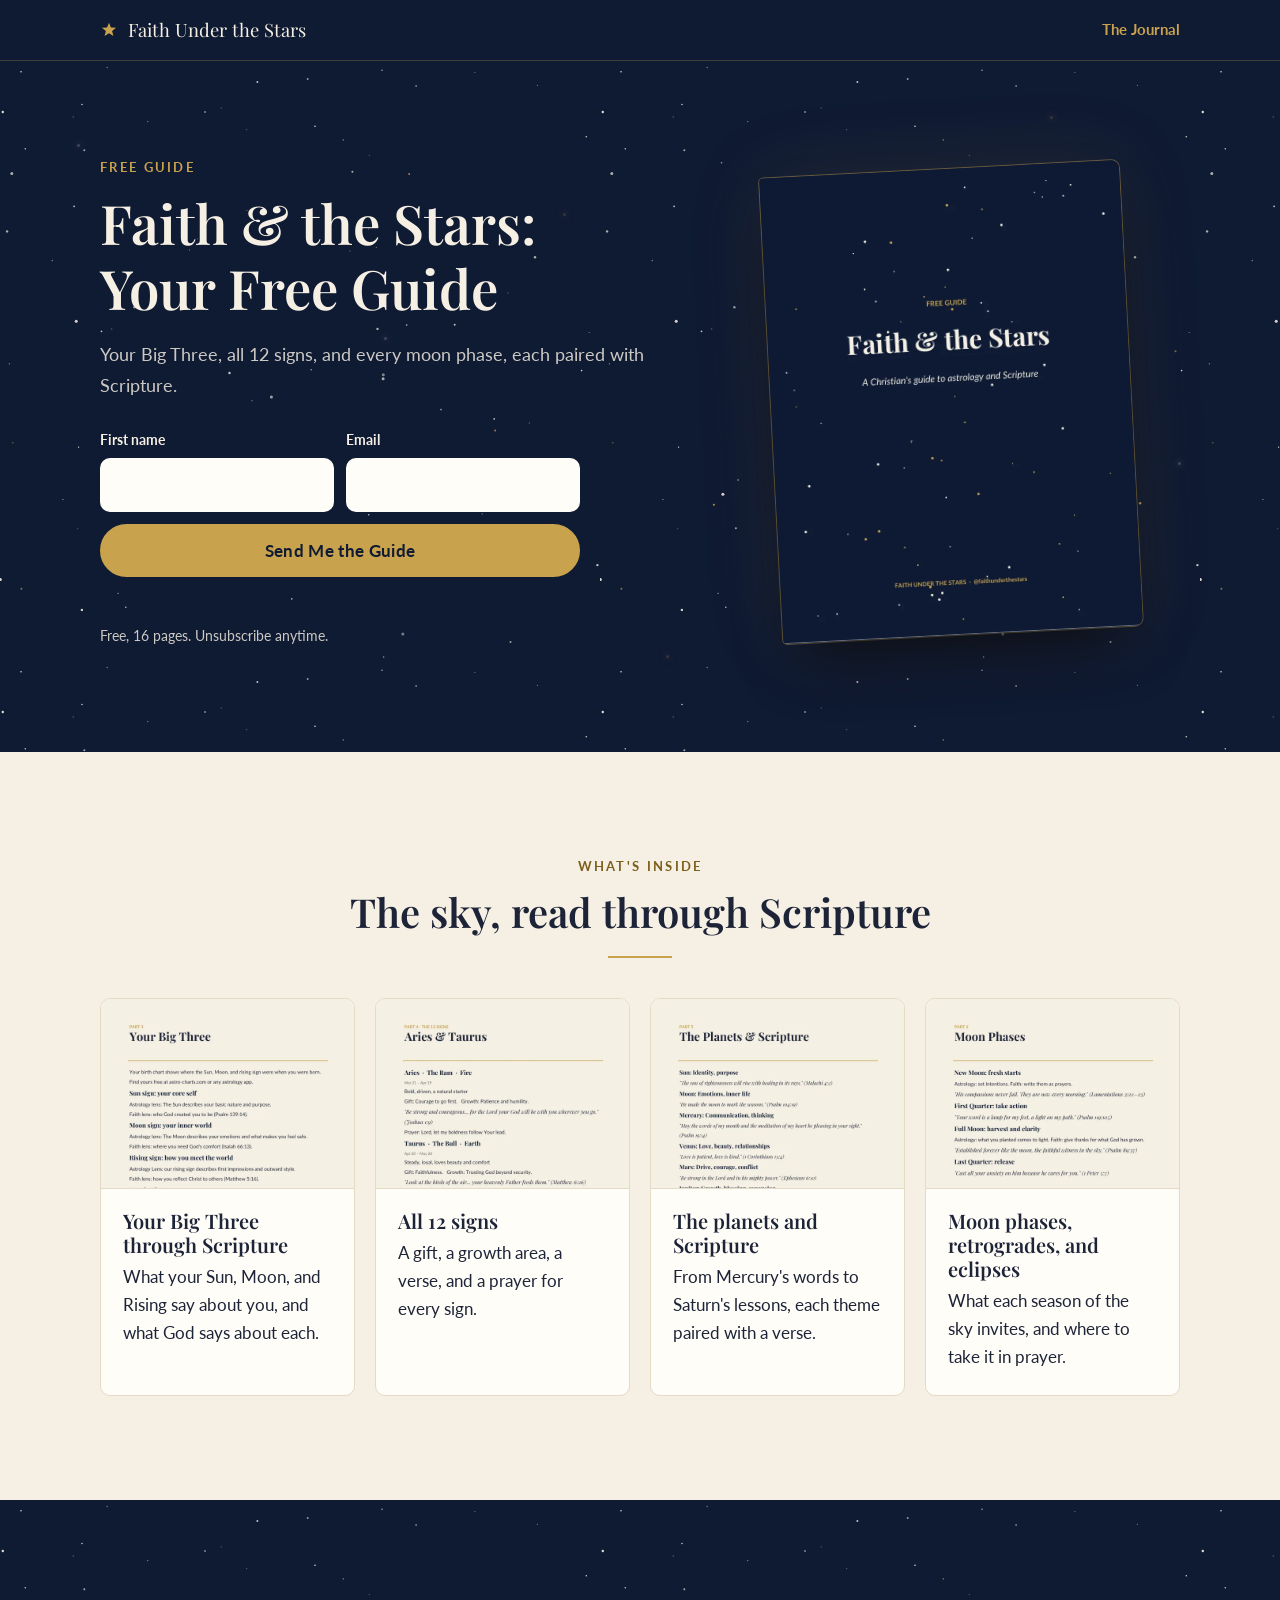
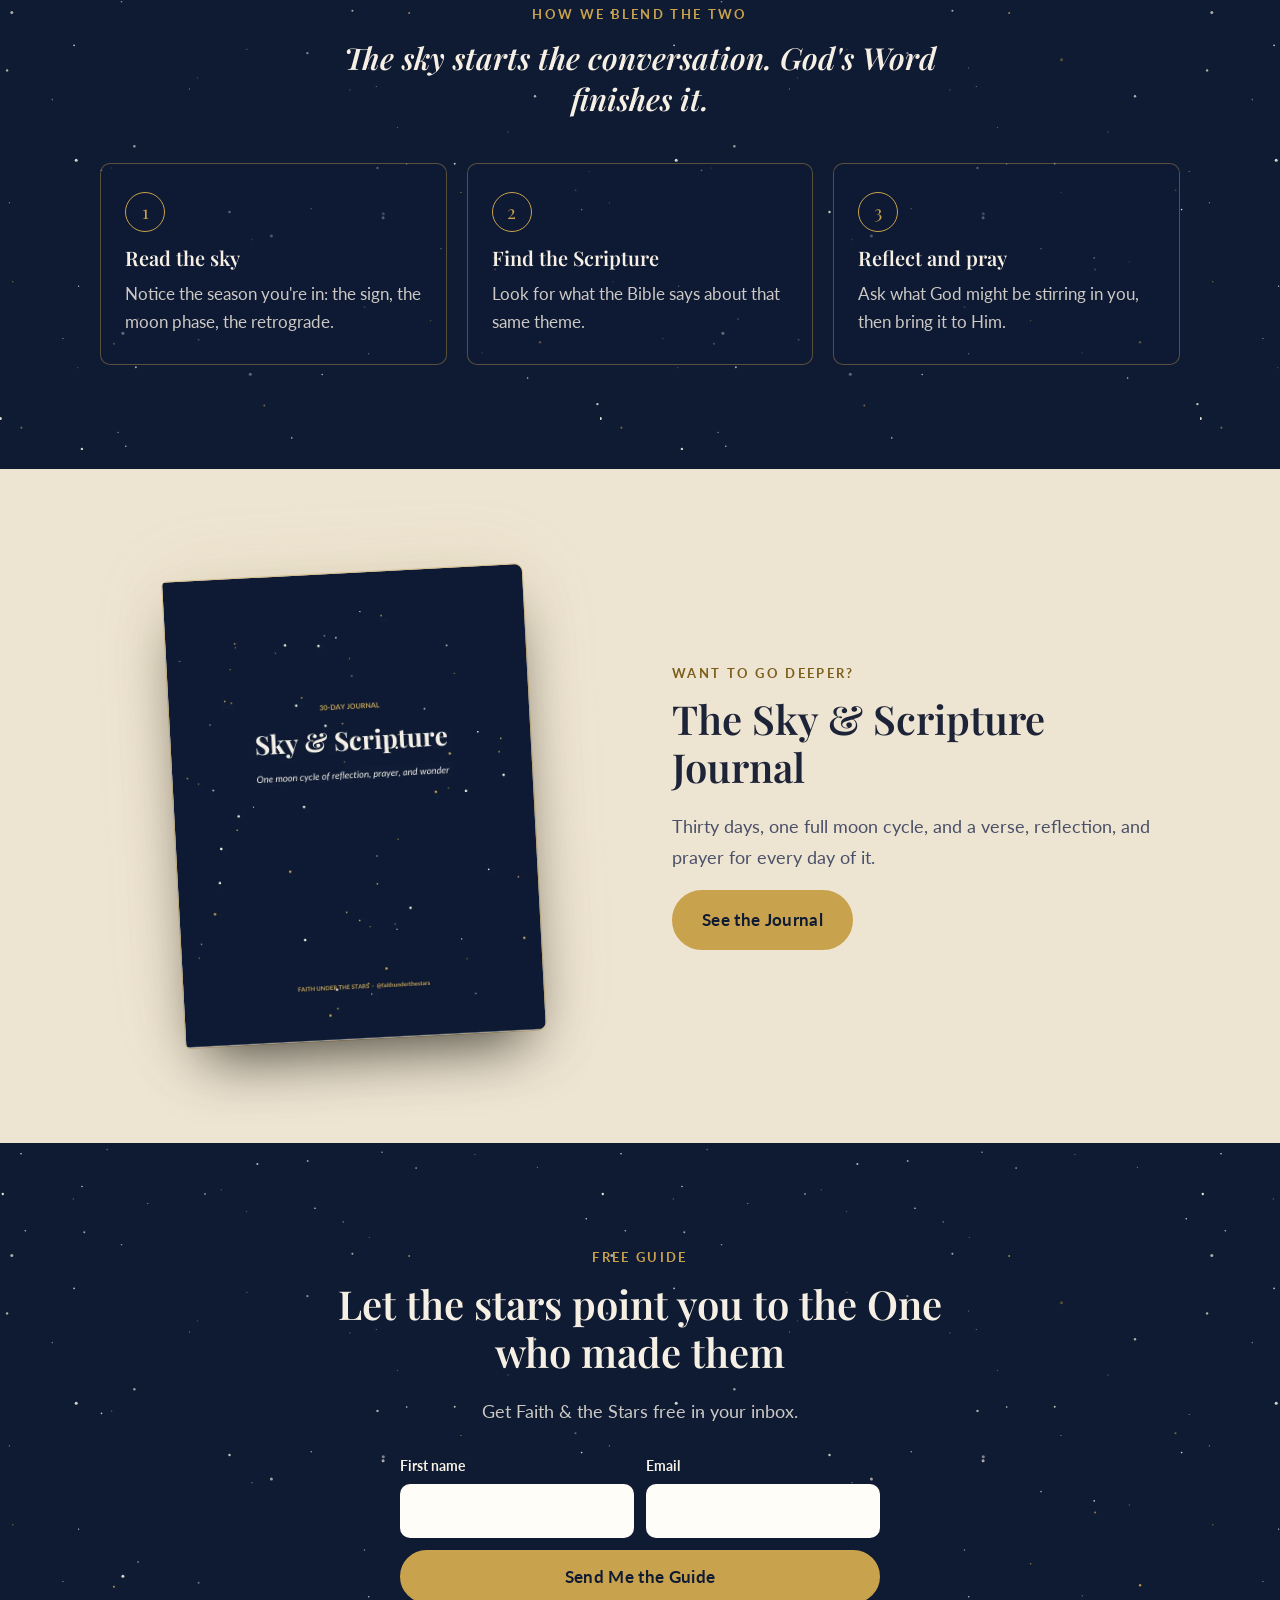
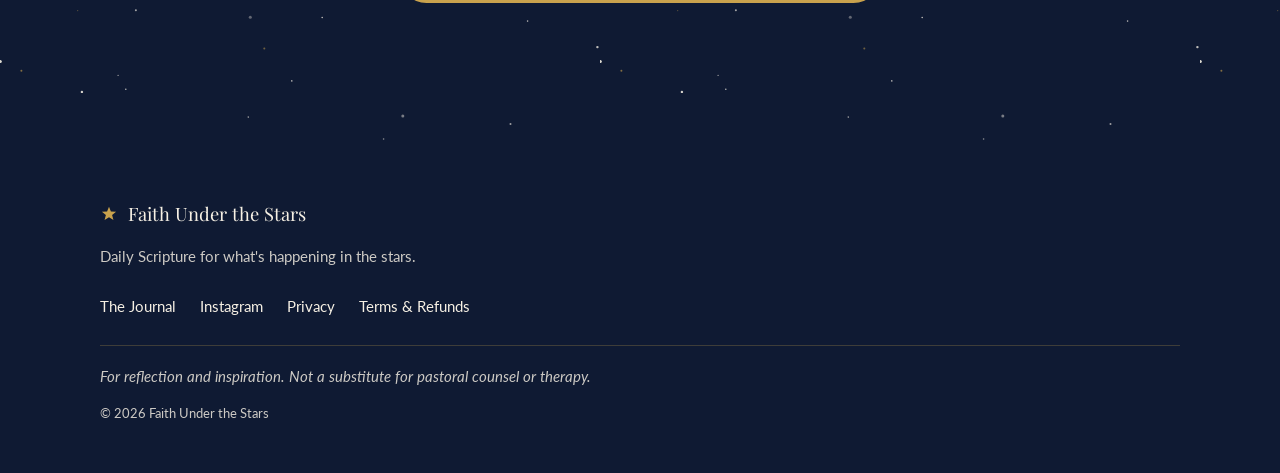
==== index.html @ 4ff41c4e "Initial Faith Under the Stars landing site Free guide opt-in, journal sales page, thank-you upsell, " ====
<!doctype html>
<html lang="en">
<head>
  <meta charset="utf-8">
  <meta name="viewport" content="width=device-width, initial-scale=1, viewport-fit=cover">
  <title>Faith & the Stars: Free Guide | Faith Under the Stars</title>
  <meta name="description" content="A free guide for Christians who love the stars: your Big Three, all 12 signs, and every moon phase, each paired with Scripture.">
  <link rel="canonical" href="https://faithunderthestars.com/">
  <meta property="og:type" content="website">
  <meta property="og:site_name" content="Faith Under the Stars">
  <meta property="og:title" content="Faith & the Stars: Your Free Guide">
  <meta property="og:description" content="Your Big Three, all 12 signs, and every moon phase, each paired with Scripture.">
  <meta property="og:url" content="https://faithunderthestars.com/">
  <meta property="og:image" content="https://faithunderthestars.com/assets/img/og-guide.jpg">
  <meta property="og:image:width" content="1200">
  <meta property="og:image:height" content="630">
  <meta name="twitter:card" content="summary_large_image">
  <meta name="theme-color" content="#0F1A33">
  <link rel="icon" href="/assets/img/favicon.svg" type="image/svg+xml">
  <link rel="icon" href="/assets/img/favicon-32.png" sizes="32x32">
  <link rel="apple-touch-icon" href="/assets/img/apple-touch-icon.png">
  <link rel="preconnect" href="https://fonts.googleapis.com">
  <link rel="preconnect" href="https://fonts.gstatic.com" crossorigin>
  <link rel="stylesheet" href="https://fonts.googleapis.com/css2?family=Lato:ital,wght@0,400;0,700;1,400&family=Playfair+Display:ital,wght@0,600;1,500&display=swap">
  <link rel="preload" as="image" href="/assets/img/guide-cover.webp">
  <link rel="stylesheet" href="/assets/css/styles.css">
</head>
<body>
  <a class="skip" href="#main">Skip to content</a>

  <header class="site-header">
    <div class="wrap">
      <a class="wordmark" href="/"><svg viewBox="0 0 32 32" aria-hidden="true"><path d="M16 3l3.4 8.6 9.2.5-7.1 5.8 2.4 8.9L16 21.8l-7.9 5 2.4-8.9-7.1-5.8 9.2-.5z" fill="#C9A24D"/></svg>Faith Under the Stars</a>
      <nav aria-label="Main"><a href="/journal/">The Journal</a></nav>
    </div>
  </header>

  <main id="main">
    <!-- 1. Hero -->
    <section class="hero" aria-labelledby="hero-title">
      <div class="twinkle" aria-hidden="true"><i style="top:12%;left:6%"></i><i style="top:22%;left:44%"></i><i style="top:70%;left:12%"></i><i style="top:8%;left:82%"></i><i style="top:58%;left:92%"></i><i style="top:86%;left:52%"></i><i style="top:40%;left:30%"></i></div>
      <div class="wrap hero__grid">
        <div class="hero__media">
          <img class="mockup" src="/assets/img/guide-cover.webp" width="800" height="1036" alt="Cover of the free guide, Faith and the Stars: A Christian's guide to astrology and Scripture">
        </div>
        <div>
          <span class="eyebrow">Free guide</span>
          <h1 id="hero-title">Faith &amp; the Stars: Your Free Guide</h1>
          <p class="lede">Your Big Three, all 12 signs, and every moon phase, each paired with Scripture.</p>

          <form class="form form--row" data-signup novalidate>
            <div class="field">
              <label for="hero-name">First name</label>
              <input id="hero-name" name="first_name" type="text" autocomplete="given-name" required>
            </div>
            <div class="field">
              <label for="hero-email">Email</label>
              <input id="hero-email" name="email" type="email" inputmode="email" autocomplete="email" required>
            </div>
            <button class="btn btn--block" type="submit">Send Me the Guide</button>
            <p class="form__status" role="status" aria-live="polite"></p>
            <p class="form__note">Free, 16 pages. Unsubscribe anytime.</p>
          </form>
        </div>
      </div>
    </section>

    <!-- 2. What's inside -->
    <section class="section section--cream" aria-labelledby="inside-title">
      <div class="wrap">
        <div class="section-head center narrow wrap">
          <span class="eyebrow">What's inside</span>
          <h2 id="inside-title">The sky, read through Scripture</h2>
          <hr class="rule">
        </div>
        <div class="grid grid--4">
          <article class="card preview">
            <img src="/assets/img/guide-big-three.webp" width="640" height="829" loading="lazy" alt="Guide page: Your Big Three, explaining the Sun, Moon, and Rising signs through a faith lens">
            <div class="preview__body">
              <h3>Your Big Three through Scripture</h3>
              <p>What your Sun, Moon, and Rising say about you, and what God says about each.</p>
            </div>
          </article>
          <article class="card preview">
            <img src="/assets/img/guide-signs.webp" width="640" height="829" loading="lazy" alt="Guide page: Aries and Taurus, each with a gift, growth area, verse, and prayer">
            <div class="preview__body">
              <h3>All 12 signs</h3>
              <p>A gift, a growth area, a verse, and a prayer for every sign.</p>
            </div>
          </article>
          <article class="card preview">
            <img src="/assets/img/guide-planets.webp" width="640" height="829" loading="lazy" alt="Guide page: The Planets and Scripture, a verse for each planet's theme">
            <div class="preview__body">
              <h3>The planets and Scripture</h3>
              <p>From Mercury's words to Saturn's lessons, each theme paired with a verse.</p>
            </div>
          </article>
          <article class="card preview">
            <img src="/assets/img/guide-moon.webp" width="640" height="829" loading="lazy" alt="Guide page: Moon Phases, from New Moon fresh starts to Last Quarter release">
            <div class="preview__body">
              <h3>Moon phases, retrogrades, and eclipses</h3>
              <p>What each season of the sky invites, and where to take it in prayer.</p>
            </div>
          </article>
        </div>
      </div>
    </section>

    <!-- 3. How we blend the two -->
    <section class="section section--navy" aria-labelledby="blend-title">
      <div class="wrap center">
        <span class="eyebrow">How we blend the two</span>
        <h2 id="blend-title" class="pull">The sky starts the conversation. God's Word finishes it.</h2>
        <ol class="steps" style="text-align:left">
          <li><h3>Read the sky</h3><p>Notice the season you're in: the sign, the moon phase, the retrograde.</p></li>
          <li><h3>Find the Scripture</h3><p>Look for what the Bible says about that same theme.</p></li>
          <li><h3>Reflect and pray</h3><p>Ask what God might be stirring in you, then bring it to Him.</p></li>
        </ol>
      </div>
    </section>

    <!-- 4. Journal teaser -->
    <section class="section section--cream-2" aria-labelledby="teaser-title">
      <div class="wrap split">
        <div class="split__media">
          <img class="mockup mockup--sm" src="/assets/img/journal-cover.webp" width="800" height="1036" loading="lazy" alt="Cover of the Sky and Scripture 30-day journal">
        </div>
        <div>
          <span class="eyebrow">Want to go deeper?</span>
          <h2 id="teaser-title">The Sky &amp; Scripture Journal</h2>
          <p class="lede">Thirty days, one full moon cycle, and a verse, reflection, and prayer for every day of it.</p>
          <a class="btn" href="/journal/">See the Journal</a>
        </div>
      </div>
    </section>

    <!-- 5. Second form -->
    <section class="section section--navy" aria-labelledby="signup2-title">
      <div class="wrap narrow center">
        <span class="eyebrow">Free guide</span>
        <h2 id="signup2-title">Let the stars point you to the One who made them</h2>
        <p class="lede">Get Faith &amp; the Stars free in your inbox.</p>
        <form class="form form--row form--center" data-signup novalidate style="text-align:left">
          <div class="field">
            <label for="foot-name">First name</label>
            <input id="foot-name" name="first_name" type="text" autocomplete="given-name" required>
          </div>
          <div class="field">
            <label for="foot-email">Email</label>
            <input id="foot-email" name="email" type="email" inputmode="email" autocomplete="email" required>
          </div>
          <button class="btn btn--block" type="submit">Send Me the Guide</button>
          <p class="form__status" role="status" aria-live="polite"></p>
        </form>
      </div>
    </section>
  </main>

  <footer class="site-footer">
    <div class="wrap">
      <a class="wordmark" href="/"><svg viewBox="0 0 32 32" aria-hidden="true"><path d="M16 3l3.4 8.6 9.2.5-7.1 5.8 2.4 8.9L16 21.8l-7.9 5 2.4-8.9-7.1-5.8 9.2-.5z" fill="#C9A24D"/></svg>Faith Under the Stars</a>
      <p>Daily Scripture for what's happening in the stars.</p>
      <nav aria-label="Footer">
        <a href="/journal/">The Journal</a>
        <a href="https://www.instagram.com/faithunderthestars/" data-cfg-href="site.instagramUrl" rel="noopener">Instagram</a>
        <a href="/privacy/">Privacy</a>
        <a href="/terms/">Terms &amp; Refunds</a>
      </nav>
      <p class="disclaimer">For reflection and inspiration. Not a substitute for pastoral counsel or therapy.</p>
      <small>&copy; <span data-year>2026</span> Faith Under the Stars</small>
    </div>
  </footer>

  <script src="/assets/js/config.js"></script>
  <script src="/assets/js/main.js"></script>
</body>
</html>
---- assets/css/styles.css ----
/* Faith Under the Stars — mobile-first styles */

:root {
  --navy: #0F1A33;
  --navy-2: #16244A;
  --cream: #F6F0E4;
  --cream-2: #EDE4D2;
  --gold: #C9A24D;
  --gold-hover: #D8B465;
  --gold-deep: #7D5F1C;   /* gold for text on cream (passes AA) */
  --ink: #1E2438;
  --ink-soft: #4A5068;
  --on-navy-soft: rgba(246, 240, 228, 0.82);
  --error: #B3261E;
  --error-on-navy: #FFB4AB;
  --success-on-navy: #B8E0B0;

  --serif: "Playfair Display", Georgia, "Times New Roman", serif;
  --sans: "Lato", -apple-system, BlinkMacSystemFont, "Segoe UI", Roboto, sans-serif;

  --radius: 10px;
  --wrap: 1120px;
  --gutter: 20px;
  --section: clamp(56px, 10vw, 104px);
}

*, *::before, *::after { box-sizing: border-box; }
html { -webkit-text-size-adjust: 100%; scroll-behavior: smooth; }
@media (prefers-reduced-motion: reduce) { html { scroll-behavior: auto; } }

body {
  margin: 0;
  background: var(--cream);
  color: var(--ink);
  font-family: var(--sans);
  font-size: 1.0625rem;
  line-height: 1.65;
  -webkit-font-smoothing: antialiased;
}

img { max-width: 100%; height: auto; display: block; }
a { color: inherit; }
h1, h2, h3 { font-family: var(--serif); font-weight: 600; line-height: 1.2; margin: 0 0 0.5em; }
h1 { font-size: clamp(2.1rem, 7vw, 3.4rem); }
h2 { font-size: clamp(1.7rem, 5vw, 2.5rem); }
h3 { font-size: 1.25rem; }
p { margin: 0 0 1em; }

.skip {
  position: absolute; left: -9999px; top: 0;
  background: var(--gold); color: var(--navy); padding: 12px 16px; z-index: 100;
}
.skip:focus { left: 12px; top: 12px; }

:focus-visible { outline: 3px solid var(--gold); outline-offset: 3px; }
.section--cream :focus-visible { outline-color: var(--gold-deep); }

.wrap { max-width: var(--wrap); margin: 0 auto; padding: 0 var(--gutter); }
.narrow { max-width: 720px; }
.center { text-align: center; }
.center .btn { margin-left: auto; margin-right: auto; }

/* ---------- sections ---------- */

.section { padding: var(--section) 0; }
.section--navy {
  background-color: var(--navy);
  background-image: url("../img/stars.svg");
  background-size: 600px 600px;
  color: var(--cream);
  position: relative;
}
.section--navy-plain { background: var(--navy); color: var(--cream); }
.section--cream { background: var(--cream); }
.section--cream-2 { background: var(--cream-2); }

.eyebrow {
  font-family: var(--sans);
  font-size: 0.8rem;
  letter-spacing: 0.18em;
  text-transform: uppercase;
  font-weight: 700;
  color: var(--gold-deep);
  margin-bottom: 0.9em;
  display: block;
}
.section--navy .eyebrow, .section--navy-plain .eyebrow, .hero .eyebrow { color: var(--gold); }

.lede { font-size: 1.15rem; color: var(--ink-soft); }
.section--navy .lede, .hero .lede { color: var(--on-navy-soft); }

.rule { width: 64px; height: 2px; background: var(--gold); border: 0; margin: 0 0 1.4em; }
.center .rule { margin-left: auto; margin-right: auto; }

/* ---------- header ---------- */

.site-header {
  background: var(--navy);
  color: var(--cream);
  border-bottom: 1px solid rgba(201, 162, 77, 0.25);
}
.site-header .wrap {
  display: flex; align-items: center; justify-content: space-between;
  min-height: 60px; gap: 16px;
}
.wordmark {
  font-family: var(--serif); font-size: 1.15rem; text-decoration: none; color: var(--cream);
  display: inline-flex; align-items: center; gap: 10px; min-height: 44px;
}
.wordmark svg { width: 18px; height: 18px; flex: none; }
.site-header nav a {
  color: var(--gold); text-decoration: none; font-weight: 700; font-size: 0.95rem;
  min-height: 44px; display: inline-flex; align-items: center;
}
.site-header nav a:hover { text-decoration: underline; }

/* ---------- buttons ---------- */

.btn {
  display: inline-flex; align-items: center; justify-content: center;
  min-height: 52px; padding: 14px 28px;
  background: var(--gold); color: var(--navy);
  border: 2px solid var(--gold); border-radius: 999px;
  font-family: var(--sans); font-weight: 700; font-size: 1.05rem; letter-spacing: 0.02em;
  text-decoration: none; cursor: pointer;
  transition: background-color 0.15s ease, border-color 0.15s ease, transform 0.15s ease;
}
.btn:hover { background: var(--gold-hover); border-color: var(--gold-hover); }
.btn:active { transform: translateY(1px); }
.btn[disabled] { opacity: 0.7; cursor: progress; }
.btn--block { width: 100%; }
.btn--ghost { background: transparent; color: var(--cream); border-color: rgba(246, 240, 228, 0.5); }
.btn--ghost:hover { background: rgba(246, 240, 228, 0.08); border-color: var(--cream); }
.section--cream .btn--ghost, .section--cream-2 .btn--ghost { color: var(--ink); border-color: var(--ink); }

.text-link { color: var(--gold-deep); font-weight: 700; }
.section--navy .text-link, .section--navy-plain .text-link, .hero .text-link { color: var(--gold); }

/* ---------- hero ---------- */

.hero {
  background-color: var(--navy);
  background-image: url("../img/stars.svg");
  background-size: 600px 600px;
  color: var(--cream);
  padding: clamp(40px, 8vw, 96px) 0 clamp(56px, 9vw, 104px);
  overflow: hidden;
}
.hero__grid { display: grid; gap: 36px; align-items: center; }
.hero h1 { margin-bottom: 0.35em; }
.hero__media { display: flex; justify-content: center; }

/* book mockup */
.mockup {
  width: min(78vw, 340px);
  border-radius: 4px 8px 8px 4px;
  box-shadow:
    -6px 0 0 -2px rgba(0, 0, 0, 0.25) inset,
    0 30px 60px -20px rgba(0, 0, 0, 0.7),
    0 0 0 1px rgba(201, 162, 77, 0.45),
    0 0 80px rgba(201, 162, 77, 0.12);
  transform: rotate(-3deg);
}
.mockup--flat { transform: none; }
.mockup--sm { width: min(60vw, 240px); }

/* keep the form close to the top on phones */
@media (max-width: 879px) { .hero .mockup { width: min(50vw, 220px); } }

@media (min-width: 880px) {
  .hero__grid { grid-template-columns: 1.1fr 0.9fr; gap: 64px; }
  .hero__media { order: 2; }
  .mockup { width: 360px; }
}

/* ---------- forms ---------- */

.form {
  display: grid; gap: 12px; margin-top: 28px; max-width: 480px;
}
.form--center { margin-left: auto; margin-right: auto; }
.field label {
  display: block; font-size: 0.9rem; font-weight: 700; margin-bottom: 6px; color: var(--cream);
}
.section--cream .field label, .section--cream-2 .field label { color: var(--ink); }
.field input {
  width: 100%; min-height: 52px; padding: 12px 16px;
  font: inherit; font-size: 1rem; /* 16px+ stops iOS zoom */
  color: var(--ink); background: #FFFDF8;
  border: 2px solid transparent; border-radius: var(--radius);
}
.section--cream .field input, .section--cream-2 .field input { border-color: #CFC4AE; }
.field input:focus { outline: none; border-color: var(--gold); box-shadow: 0 0 0 3px rgba(201, 162, 77, 0.35); }
.field input[aria-invalid="true"] { border-color: var(--error); }
.form__status { min-height: 1.6em; margin: 0; font-size: 0.95rem; font-weight: 700; }
.form__status.is-error { color: var(--error-on-navy); }
.form__status.is-success { color: var(--success-on-navy); }
.section--cream .form__status.is-error, .section--cream-2 .form__status.is-error { color: var(--error); }
.section--cream .form__status.is-success, .section--cream-2 .form__status.is-success { color: #2E6B2A; }
.form__note { font-size: 0.85rem; margin: 0; color: var(--on-navy-soft); }
.section--cream .form__note, .section--cream-2 .form__note { color: var(--ink-soft); }

@media (min-width: 560px) {
  .form--row { grid-template-columns: 1fr 1fr; }
  .form--row .btn, .form--row .form__status, .form--row .form__note { grid-column: 1 / -1; }
}

/* ---------- cards / grids ---------- */

.grid { display: grid; gap: 20px; }
@media (min-width: 640px) { .grid--2 { grid-template-columns: repeat(2, 1fr); } }
@media (min-width: 640px) { .grid--3 { grid-template-columns: repeat(3, 1fr); } }
@media (min-width: 960px) { .grid--4 { grid-template-columns: repeat(4, 1fr); } }
@media (min-width: 640px) and (max-width: 959px) { .grid--4 { grid-template-columns: repeat(2, 1fr); } }

.card {
  background: #FFFDF8; border-radius: var(--radius); padding: 24px;
  border: 1px solid #E4DAC5;
}
.card h3 { margin-bottom: 0.3em; }
.card p:last-child { margin-bottom: 0; }

.preview { padding: 0; overflow: hidden; display: flex; flex-direction: column; }
.preview img {
  width: 100%; aspect-ratio: 4 / 3; object-fit: cover; object-position: top;
  border-bottom: 1px solid #E4DAC5;
}
.preview__body { padding: 20px 22px 24px; }

.section-head { margin-bottom: 40px; }

/* steps */
.steps { counter-reset: step; display: grid; gap: 20px; list-style: none; padding: 0; margin: 0; }
@media (min-width: 760px) { .steps { grid-template-columns: repeat(3, 1fr); } }
.steps li {
  counter-increment: step; padding: 28px 24px; border-radius: var(--radius);
  border: 1px solid rgba(201, 162, 77, 0.4); background: rgba(15, 26, 51, 0.55);
}
.steps li::before {
  content: counter(step);
  display: inline-flex; align-items: center; justify-content: center;
  width: 40px; height: 40px; border-radius: 50%;
  border: 1.5px solid var(--gold); color: var(--gold);
  font-family: var(--serif); font-size: 1.15rem; margin-bottom: 14px;
}
.steps h3 { color: var(--cream); }
.steps p { color: var(--on-navy-soft); margin: 0; }
.section--cream .steps li, .section--cream-2 .steps li { background: #FFFDF8; border-color: #E4DAC5; }
.section--cream .steps li::before, .section--cream-2 .steps li::before { border-color: var(--gold-deep); color: var(--gold-deep); }
.section--cream .steps h3, .section--cream-2 .steps h3 { color: var(--ink); }
.section--cream .steps p, .section--cream-2 .steps p { color: var(--ink-soft); }

.pull {
  font-family: var(--serif); font-style: italic;
  font-size: clamp(1.4rem, 4vw, 1.9rem); line-height: 1.35; margin: 0 auto 44px; max-width: 680px;
}

/* split (text + image) */
.split { display: grid; gap: 36px; align-items: center; }
@media (min-width: 820px) { .split { grid-template-columns: 1fr 1fr; gap: 64px; } .split--rev .split__media { order: 2; } }
.split__media { display: flex; justify-content: center; }

/* checklist */
.checklist { list-style: none; padding: 0; margin: 0 0 1.5em; display: grid; gap: 14px; }
.checklist li { position: relative; padding-left: 34px; }
.checklist li::before {
  content: ""; position: absolute; left: 0; top: 0.2em; width: 22px; height: 22px; border-radius: 50%;
  background: var(--navy) url("data:image/svg+xml,%3Csvg xmlns='http://www.w3.org/2000/svg' viewBox='0 0 24 24'%3E%3Cpath d='M6 12.5l4 4 8-9' fill='none' stroke='%23C9A24D' stroke-width='2.6' stroke-linecap='round' stroke-linejoin='round'/%3E%3C/svg%3E") center / 14px no-repeat;
}

/* gallery strip */
.thumbs { display: grid; grid-template-columns: repeat(3, 1fr); gap: 12px; margin-top: 32px; }
.thumbs img { border-radius: 6px; border: 1px solid #E4DAC5; box-shadow: 0 8px 20px -12px rgba(15, 26, 51, 0.5); }

/* sample page */
.sample {
  max-width: 620px; margin: 0 auto; border-radius: 6px;
  box-shadow: 0 30px 70px -30px rgba(15, 26, 51, 0.55), 0 0 0 1px #E4DAC5;
}
.caption { font-size: 0.9rem; color: var(--ink-soft); margin-top: 16px; }

/* testimonials */
.testimonial blockquote { font-family: var(--serif); font-style: italic; font-size: 1.1rem; margin: 0 0 14px; }
.testimonial figcaption { font-weight: 700; color: var(--ink-soft); font-size: 0.95rem; }

/* price card */
.price-card {
  max-width: 520px; margin: 0 auto; text-align: center;
  border: 1px solid rgba(201, 162, 77, 0.55); border-radius: 16px;
  padding: 40px 28px; background: rgba(15, 26, 51, 0.7);
}
.price { font-family: var(--serif); font-size: 4rem; line-height: 1; margin: 8px 0 4px; color: var(--cream); }
.price-card .muted { color: var(--on-navy-soft); }
.bonus {
  margin: 24px 0 28px; padding: 16px; border-radius: var(--radius);
  border: 1px dashed rgba(201, 162, 77, 0.7); color: var(--cream);
}
.bonus strong { color: var(--gold); display: block; font-size: 0.8rem; letter-spacing: 0.16em; text-transform: uppercase; margin-bottom: 4px; }

/* FAQ */
.faq { display: grid; gap: 12px; }
.faq details { background: #FFFDF8; border: 1px solid #E4DAC5; border-radius: var(--radius); }
.faq summary {
  cursor: pointer; list-style: none; padding: 18px 52px 18px 22px; min-height: 44px;
  font-family: var(--serif); font-size: 1.1rem; font-weight: 600; position: relative;
}
.faq summary::-webkit-details-marker { display: none; }
.faq summary::after {
  content: "+"; position: absolute; right: 22px; top: 50%; transform: translateY(-50%);
  font-family: var(--sans); font-size: 1.5rem; color: var(--gold-deep);
}
.faq details[open] summary::after { content: "\2212"; }
.faq details > div { padding: 0 22px 20px; color: var(--ink-soft); }
.faq details > div p:last-child { margin: 0; }

/* thank-you pages */
.confirm { text-align: center; }
.confirm .icon-star { width: 44px; height: 44px; margin: 0 auto 20px; }
.offer {
  max-width: 760px; margin: 0 auto; background: #FFFDF8; border: 2px solid var(--gold);
  border-radius: 16px; padding: clamp(24px, 5vw, 44px); display: grid; gap: 28px; align-items: center;
}
@media (min-width: 700px) { .offer { grid-template-columns: 220px 1fr; } }
.offer__price { font-family: var(--serif); font-size: 1.4rem; }
.offer__price s { color: var(--ink-soft); margin-right: 8px; }
.offer__price strong { font-size: 2.2rem; color: var(--ink); }
.countdown { font-size: 0.95rem; color: var(--ink-soft); margin: 12px 0 0; }

/* legal */
.legal h2 { font-size: 1.4rem; margin-top: 2em; }
.legal .draft-note {
  background: #FFF6DB; border: 1px solid #E4C766; border-radius: var(--radius);
  padding: 14px 18px; font-size: 0.95rem;
}

/* ---------- footer ---------- */

.site-footer { background: var(--navy); color: var(--on-navy-soft); padding: 48px 0 110px; font-size: 0.95rem; }
@media (min-width: 760px) { .site-footer { padding-bottom: 48px; } }
.site-footer .wordmark { margin-bottom: 8px; }
.site-footer nav { display: flex; flex-wrap: wrap; gap: 4px 24px; margin: 16px 0; }
.site-footer nav a { color: var(--cream); min-height: 44px; display: inline-flex; align-items: center; text-decoration: none; }
.site-footer nav a:hover { text-decoration: underline; }
.disclaimer {
  border-top: 1px solid rgba(201, 162, 77, 0.25); padding-top: 18px; margin-top: 12px;
  font-style: italic;
}
.site-footer small { display: block; margin-top: 8px; }

/* ---------- sticky buy bar (journal page, mobile) ---------- */

.sticky-buy {
  position: fixed; left: 0; right: 0; bottom: 0; z-index: 40;
  padding: 12px var(--gutter) calc(12px + env(safe-area-inset-bottom));
  background: rgba(15, 26, 51, 0.96); border-top: 1px solid rgba(201, 162, 77, 0.4);
  transform: translateY(110%); transition: transform 0.25s ease;
}
.sticky-buy.is-shown { transform: translateY(0); }
@media (min-width: 760px) { .sticky-buy { display: none; } }
@media (prefers-reduced-motion: reduce) { .sticky-buy { transition: none; } }

/* ---------- consent banner ---------- */

.consent {
  position: fixed; left: 12px; right: 12px; bottom: 12px; z-index: 60;
  max-width: 560px; margin: 0 auto; padding: 18px 20px;
  background: var(--cream); color: var(--ink); border-radius: 14px;
  box-shadow: 0 20px 50px -10px rgba(0, 0, 0, 0.5); border: 1px solid var(--gold);
}
.consent p { margin: 0 0 12px; font-size: 0.95rem; }
.consent a { color: var(--gold-deep); font-weight: 700; }
.consent__actions { display: flex; gap: 10px; justify-content: flex-end; }
.consent .btn { min-height: 44px; padding: 8px 20px; font-size: 0.95rem; }
.consent .btn--ghost { color: var(--ink); border-color: var(--ink); }

/* twinkle: a few soft stars layered on hero, off when reduced motion is set */
.hero, .section--navy { isolation: isolate; }
.twinkle { position: absolute; inset: 0; pointer-events: none; z-index: -1; overflow: hidden; }
.twinkle i {
  position: absolute; width: 3px; height: 3px; border-radius: 50%; background: var(--cream);
  box-shadow: 0 0 6px 1px rgba(246, 240, 228, 0.6); opacity: 0.2;
  animation: twinkle 4s ease-in-out infinite;
}
.twinkle i:nth-child(2n) { background: var(--gold); box-shadow: 0 0 6px 1px rgba(201, 162, 77, 0.6); animation-duration: 5.5s; }
.twinkle i:nth-child(3n) { animation-duration: 6.5s; animation-delay: 1.2s; }
@keyframes twinkle { 0%, 100% { opacity: 0.15; } 50% { opacity: 0.95; } }
@media (prefers-reduced-motion: reduce) { .twinkle i { animation: none; opacity: 0.6; } }

.hero { position: relative; }

.visually-hidden {
  position: absolute !important; width: 1px; height: 1px; overflow: hidden;
  clip: rect(0 0 0 0); white-space: nowrap; margin: -1px; padding: 0; border: 0;
}

.offer .mockup { width: 150px; margin: 0 auto; }
@media (min-width: 700px) { .offer .mockup { width: 100%; } }
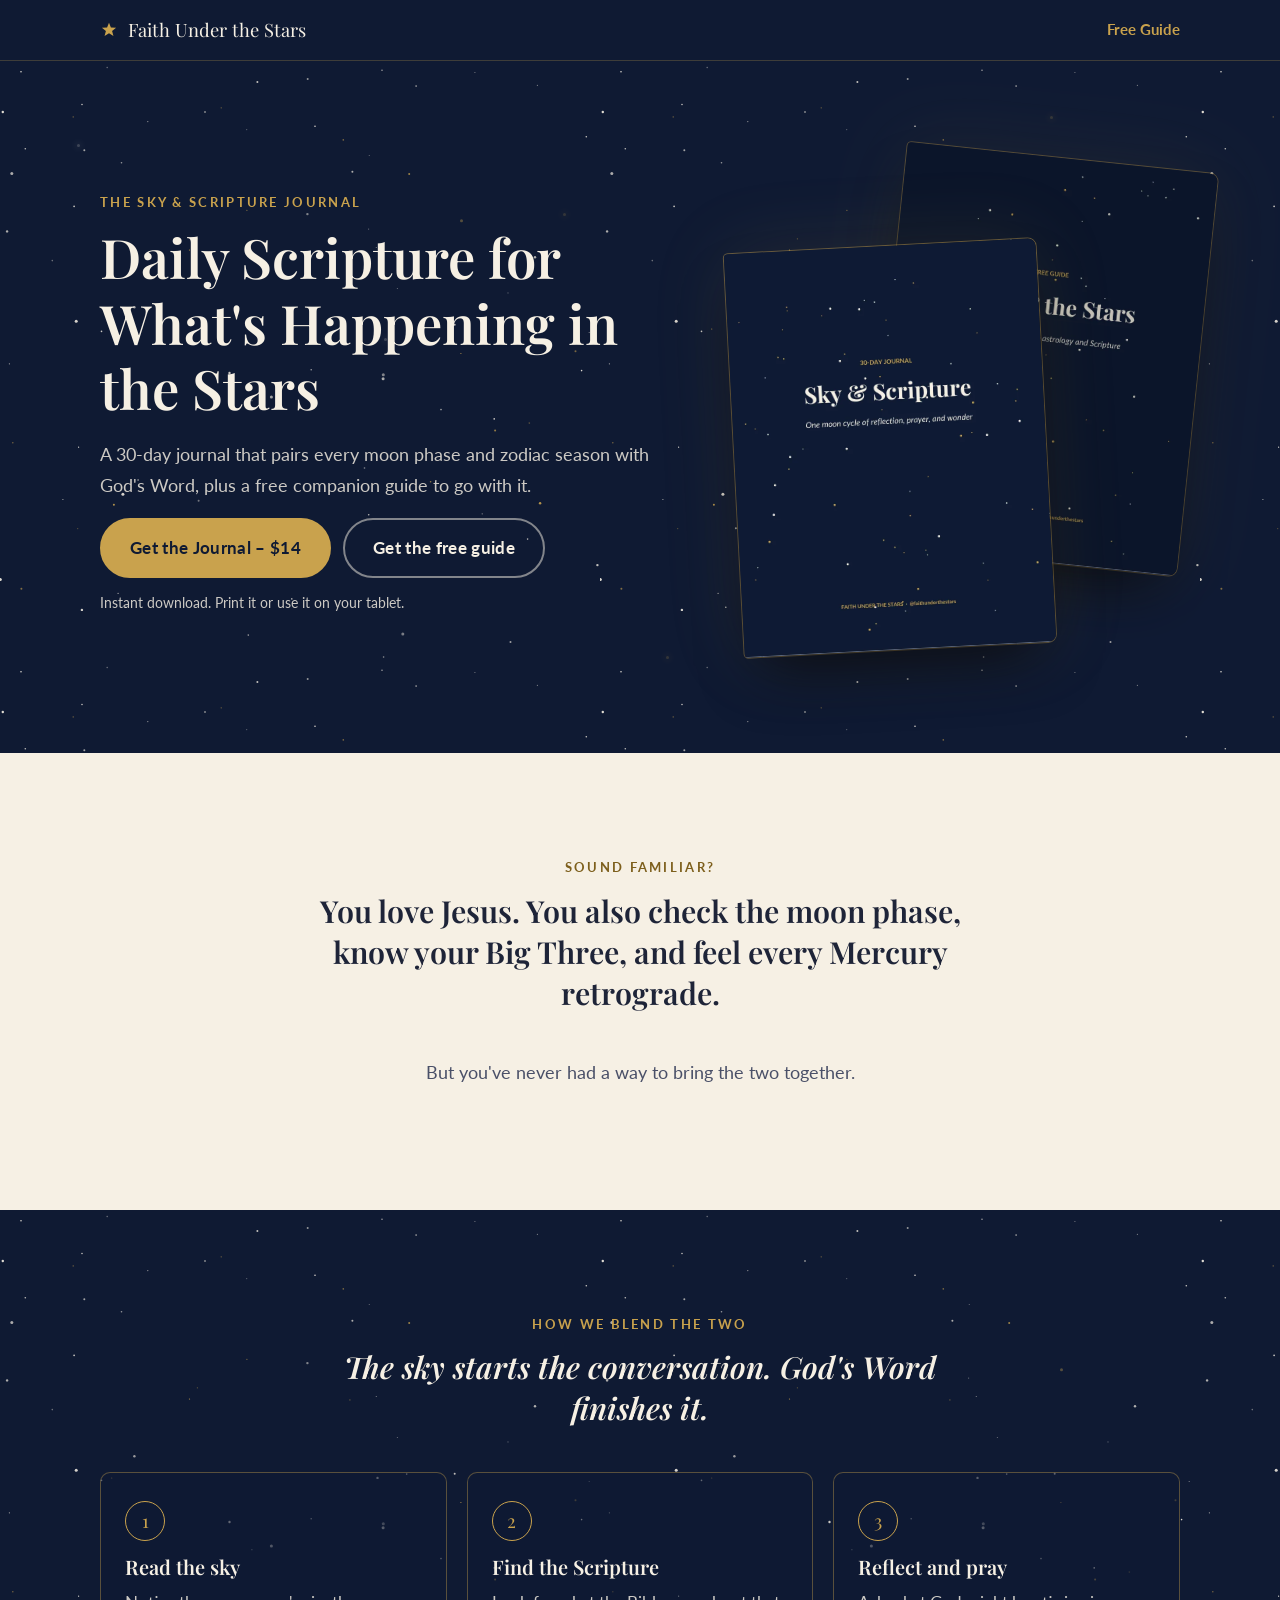
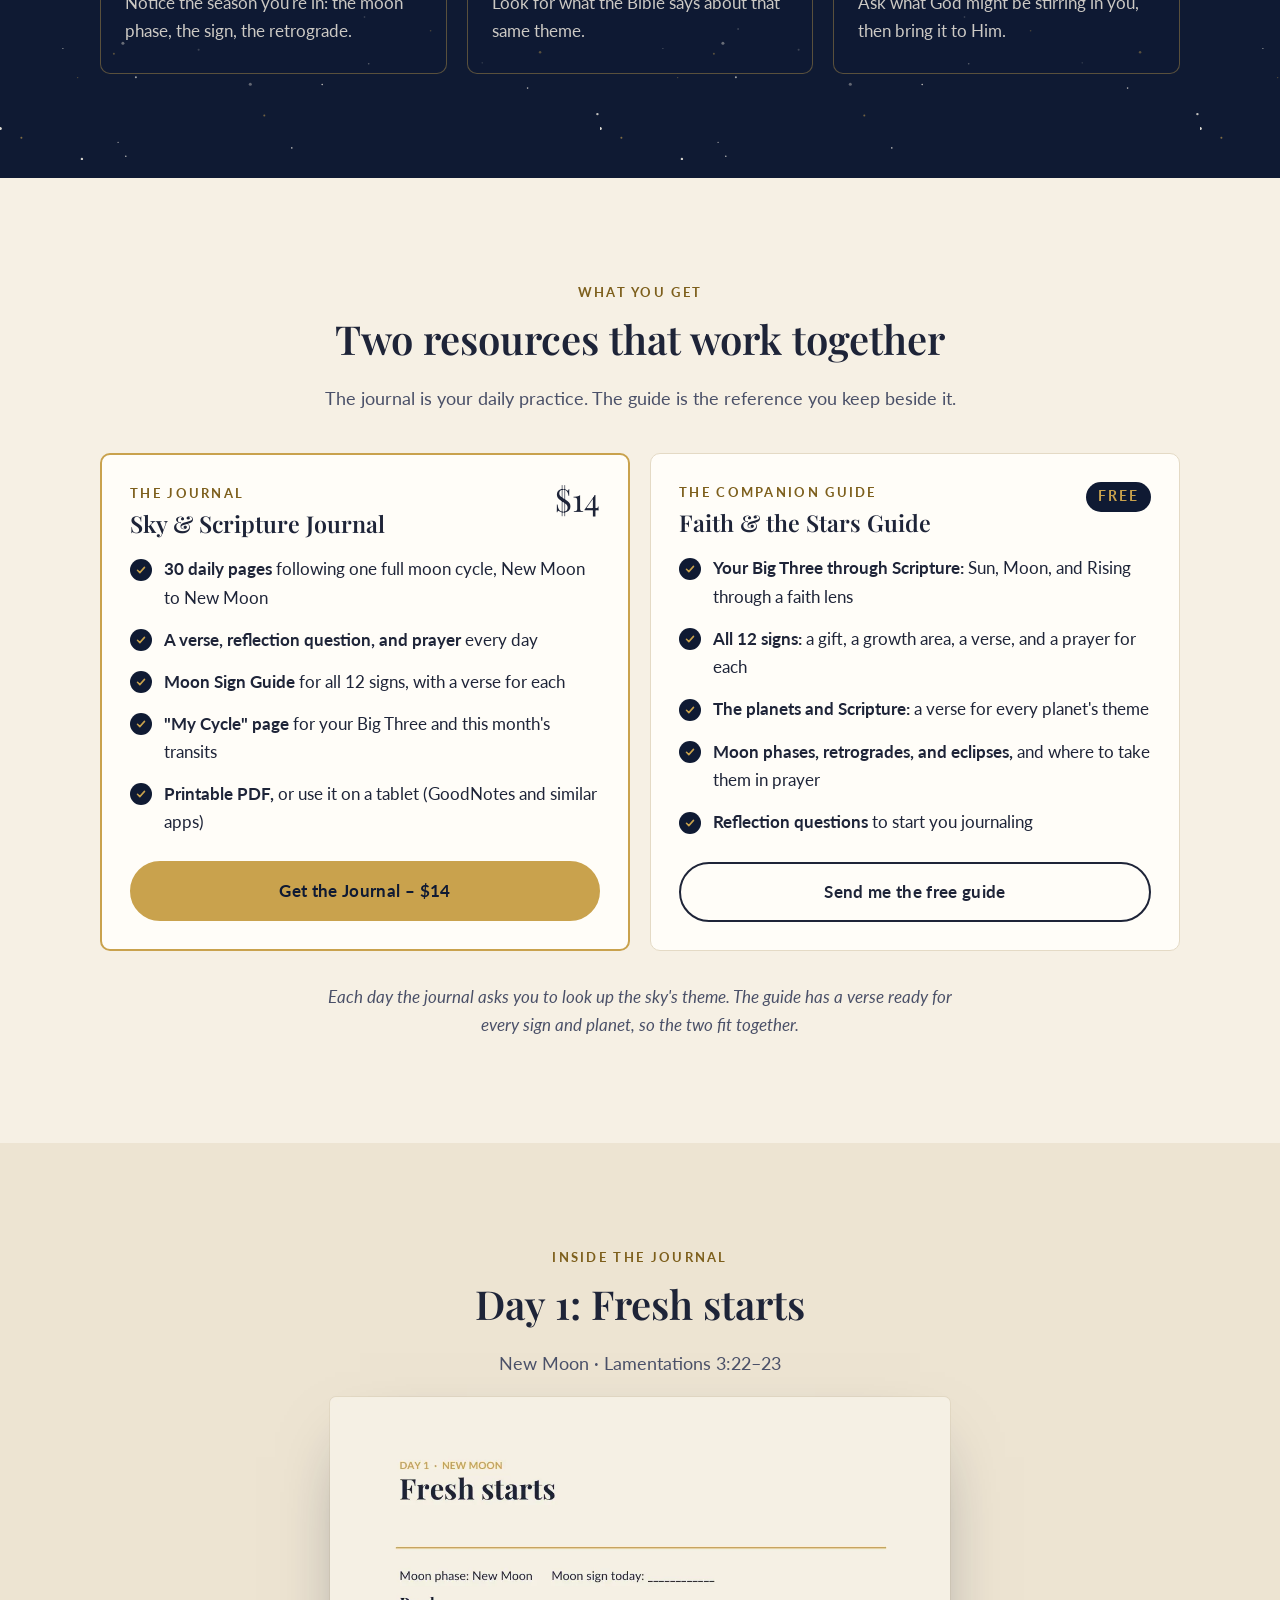
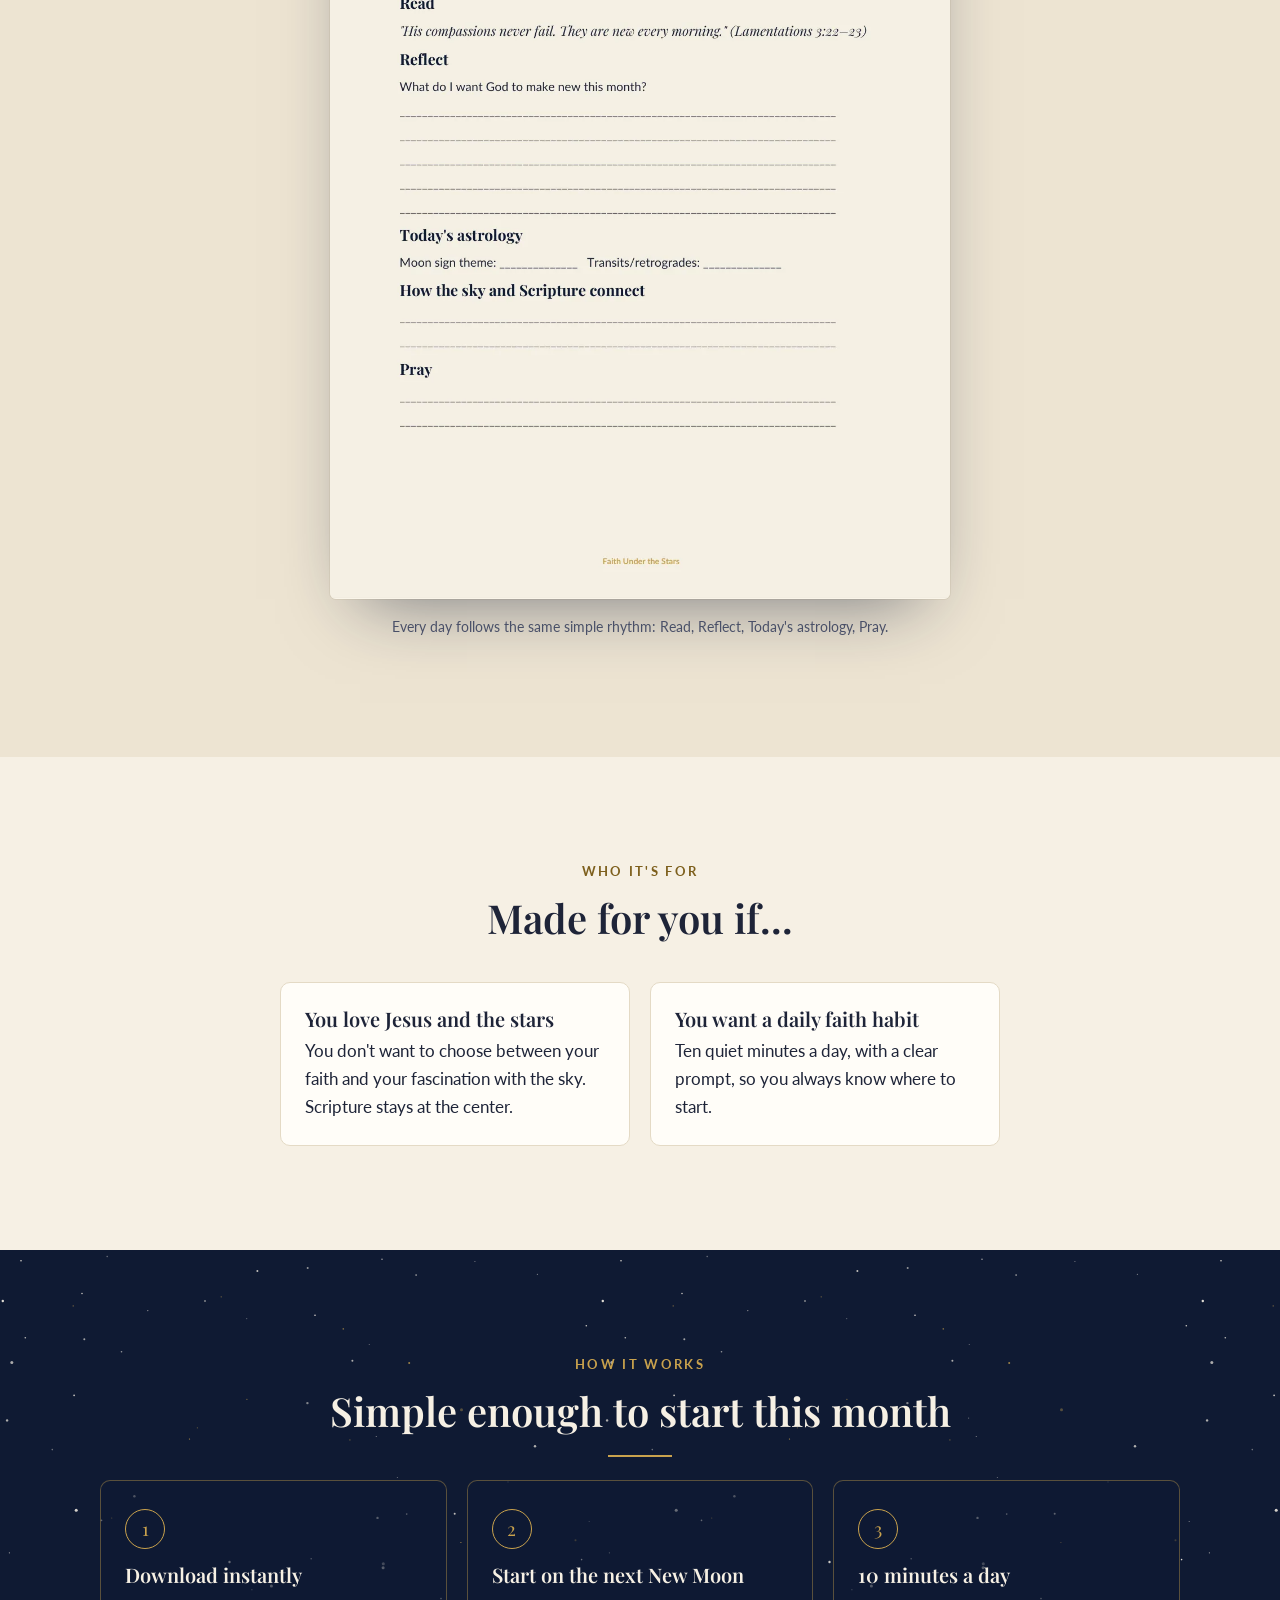
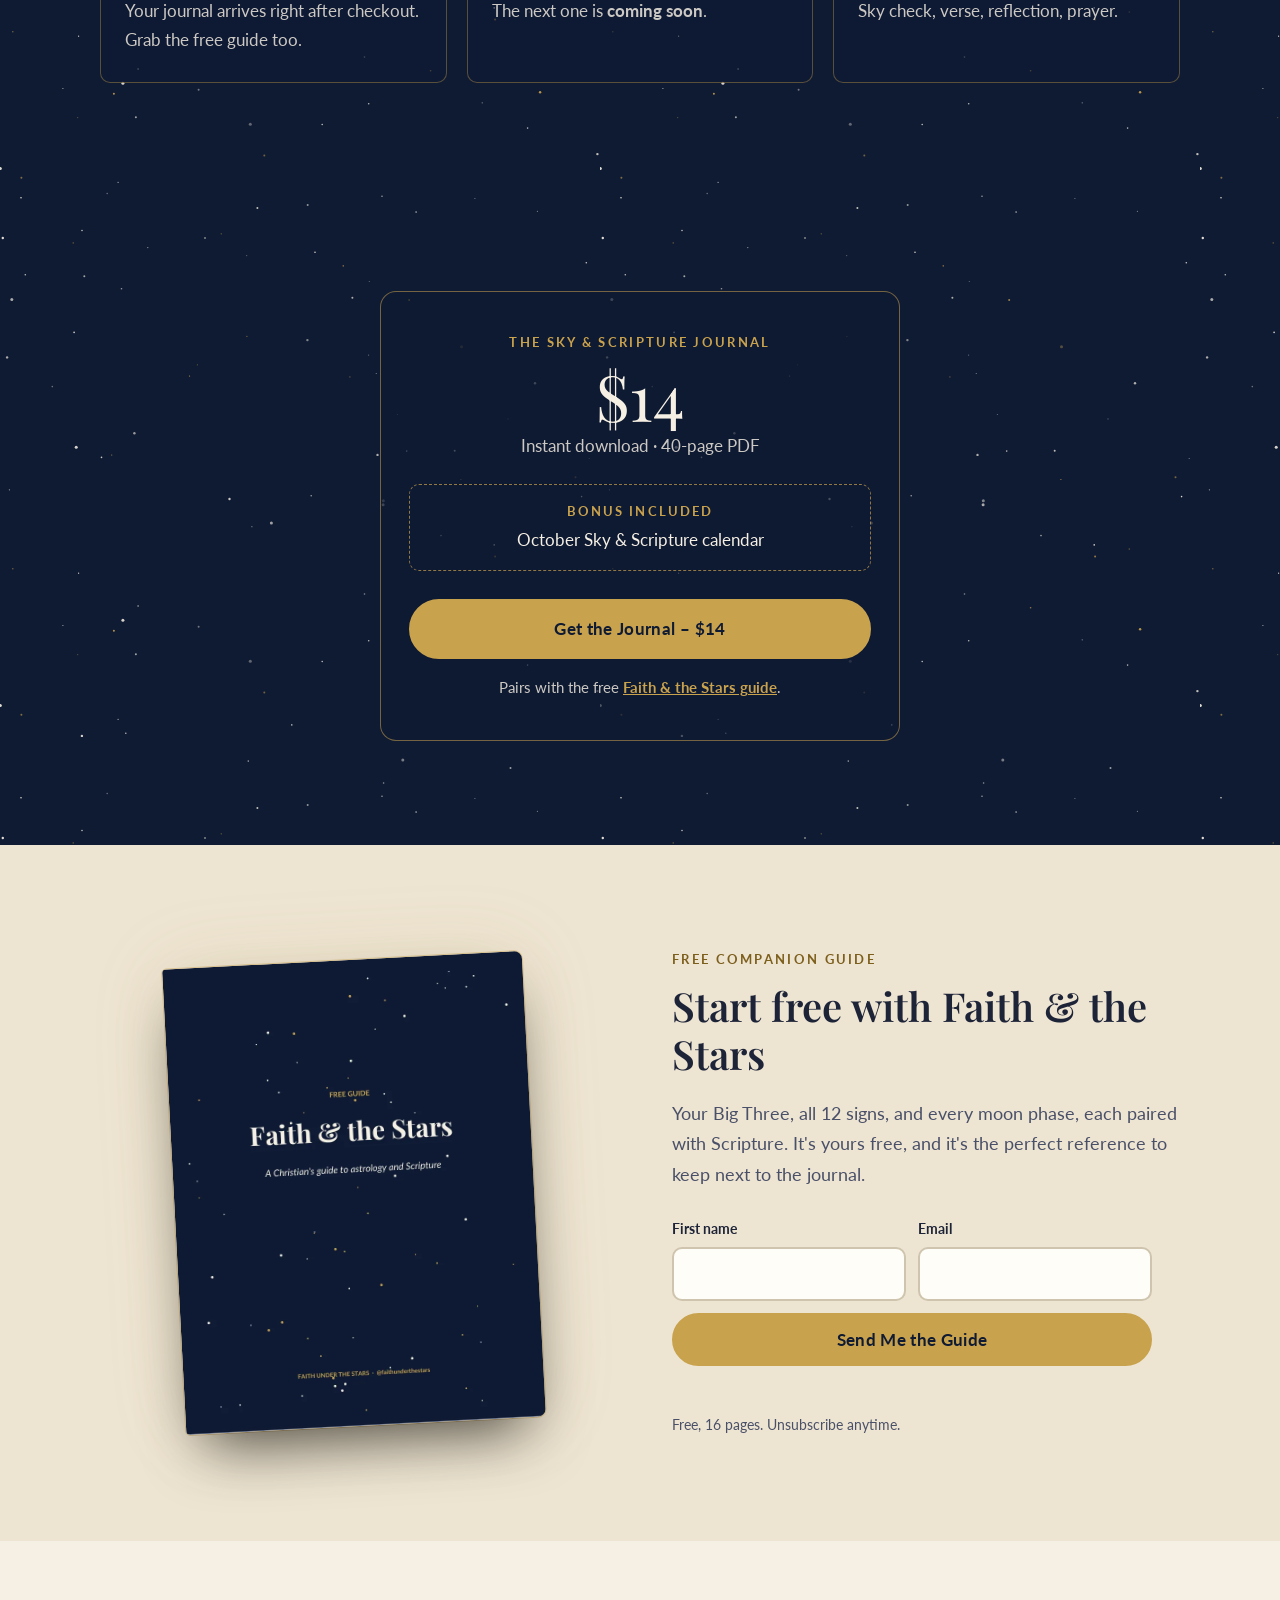
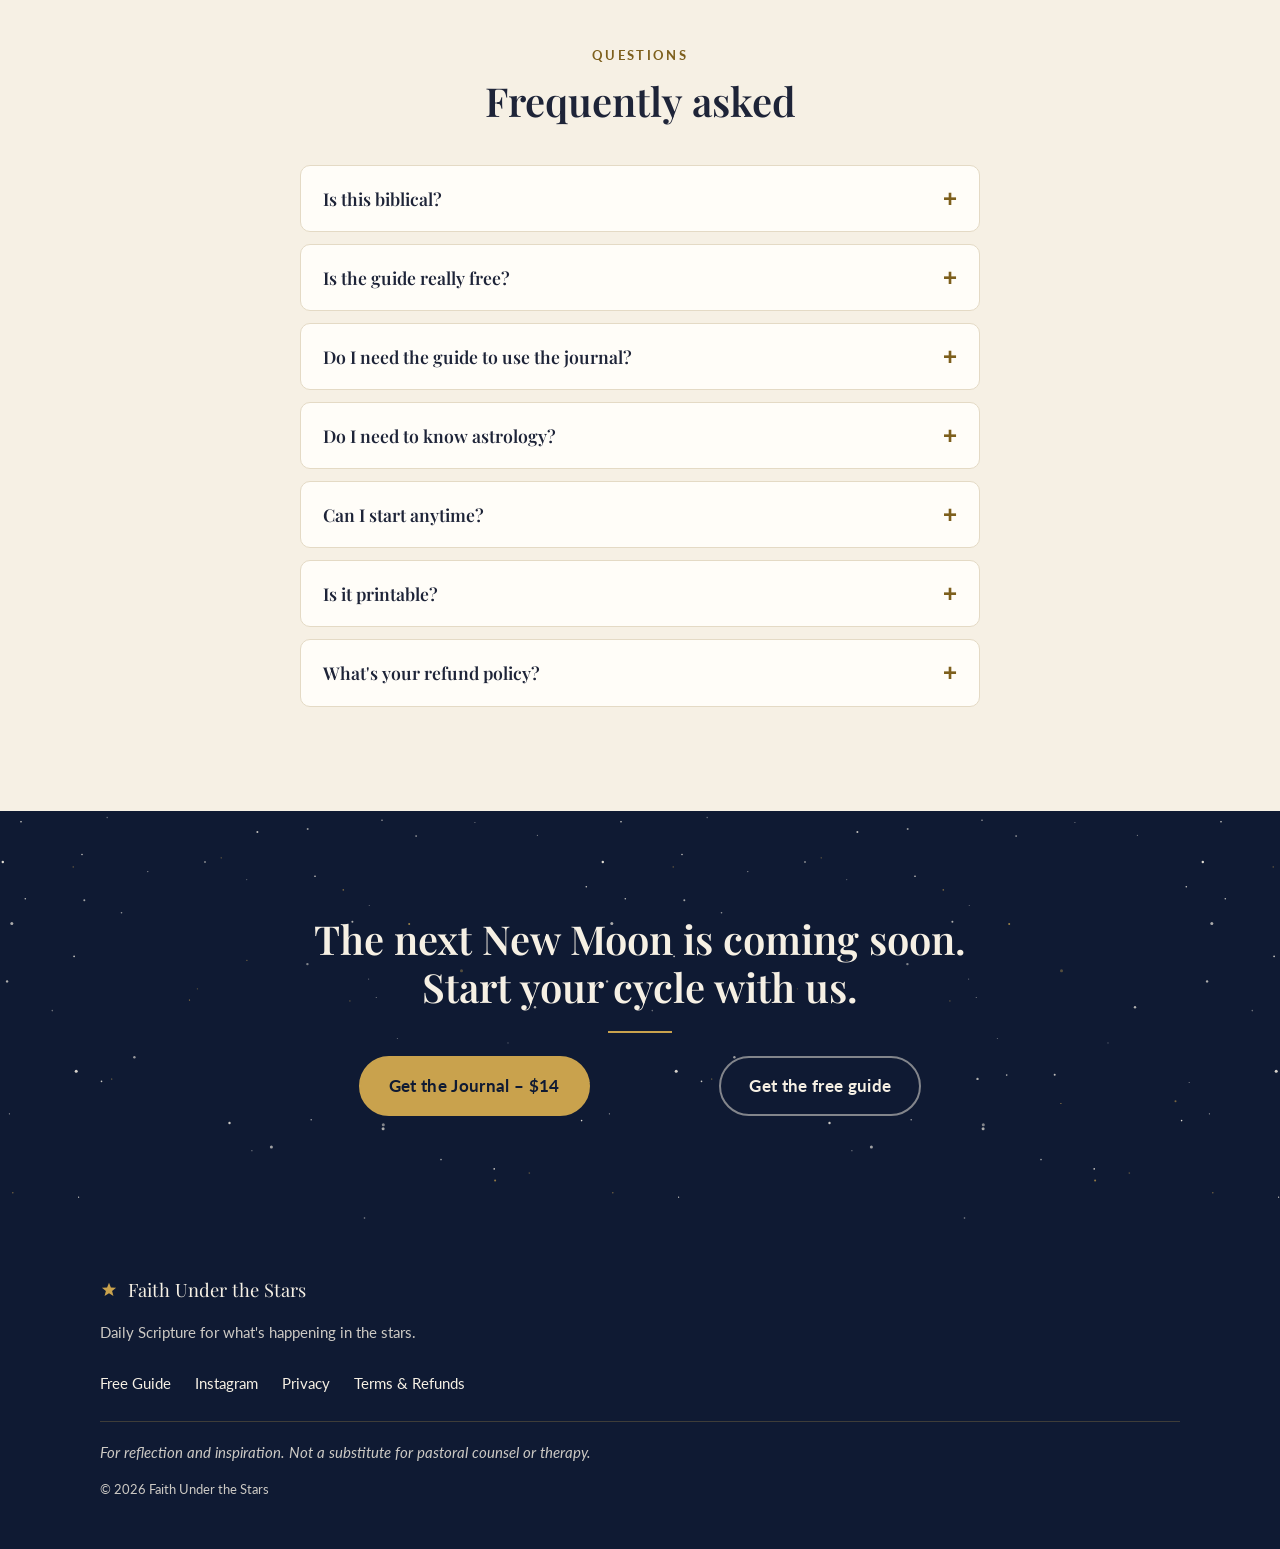
==== commit 0cfb88ff: "Combine journal and free guide into one sales page The home page now sells the journal and offers th" ====
--- a/index.html
+++ b/index.html
@@ -3,15 +3,15 @@
 <head>
   <meta charset="utf-8">
   <meta name="viewport" content="width=device-width, initial-scale=1, viewport-fit=cover">
-  <title>Faith & the Stars: Free Guide | Faith Under the Stars</title>
-  <meta name="description" content="A free guide for Christians who love the stars: your Big Three, all 12 signs, and every moon phase, each paired with Scripture.">
+  <title>Sky & Scripture Journal + Free Guide | Faith Under the Stars</title>
+  <meta name="description" content="A 30-day journal that pairs every moon phase and zodiac season with God's Word, plus a free companion guide to your Big Three, all 12 signs, and every moon phase.">
   <link rel="canonical" href="https://faithunderthestars.com/">
   <meta property="og:type" content="website">
   <meta property="og:site_name" content="Faith Under the Stars">
-  <meta property="og:title" content="Faith & the Stars: Your Free Guide">
-  <meta property="og:description" content="Your Big Three, all 12 signs, and every moon phase, each paired with Scripture.">
+  <meta property="og:title" content="Daily Scripture for What's Happening in the Stars">
+  <meta property="og:description" content="The Sky & Scripture Journal, plus a free companion guide.">
   <meta property="og:url" content="https://faithunderthestars.com/">
-  <meta property="og:image" content="https://faithunderthestars.com/assets/img/og-guide.jpg">
+  <meta property="og:image" content="https://faithunderthestars.com/assets/img/og-share.jpg">
   <meta property="og:image:width" content="1200">
   <meta property="og:image:height" content="630">
   <meta name="twitter:card" content="summary_large_image">
@@ -22,7 +22,7 @@
   <link rel="preconnect" href="https://fonts.googleapis.com">
   <link rel="preconnect" href="https://fonts.gstatic.com" crossorigin>
   <link rel="stylesheet" href="https://fonts.googleapis.com/css2?family=Lato:ital,wght@0,400;0,700;1,400&family=Playfair+Display:ital,wght@0,600;1,500&display=swap">
-  <link rel="preload" as="image" href="/assets/img/guide-cover.webp">
+  <link rel="preload" as="image" href="/assets/img/journal-cover.webp">
   <link rel="stylesheet" href="/assets/css/styles.css">
 </head>
 <body>
@@ -31,137 +31,294 @@
   <header class="site-header">
     <div class="wrap">
       <a class="wordmark" href="/"><svg viewBox="0 0 32 32" aria-hidden="true"><path d="M16 3l3.4 8.6 9.2.5-7.1 5.8 2.4 8.9L16 21.8l-7.9 5 2.4-8.9-7.1-5.8 9.2-.5z" fill="#C9A24D"/></svg>Faith Under the Stars</a>
-      <nav aria-label="Main"><a href="/journal/">The Journal</a></nav>
+      <nav aria-label="Main"><a href="#free-guide">Free Guide</a></nav>
     </div>
   </header>
 
   <main id="main">
-    <!-- 1. Hero -->
+    <!-- Hero -->
     <section class="hero" aria-labelledby="hero-title">
       <div class="twinkle" aria-hidden="true"><i style="top:12%;left:6%"></i><i style="top:22%;left:44%"></i><i style="top:70%;left:12%"></i><i style="top:8%;left:82%"></i><i style="top:58%;left:92%"></i><i style="top:86%;left:52%"></i><i style="top:40%;left:30%"></i></div>
       <div class="wrap hero__grid">
         <div class="hero__media">
-          <img class="mockup" src="/assets/img/guide-cover.webp" width="800" height="1036" alt="Cover of the free guide, Faith and the Stars: A Christian's guide to astrology and Scripture">
+          <div class="covers">
+            <img class="mockup covers__back" src="/assets/img/guide-cover.webp" width="800" height="1036" alt="Cover of the free companion guide, Faith and the Stars">
+            <img class="mockup covers__front" src="/assets/img/journal-cover.webp" width="800" height="1036" alt="Cover of Sky and Scripture, a 30-day journal">
+          </div>
         </div>
         <div>
-          <span class="eyebrow">Free guide</span>
-          <h1 id="hero-title">Faith &amp; the Stars: Your Free Guide</h1>
-          <p class="lede">Your Big Three, all 12 signs, and every moon phase, each paired with Scripture.</p>
-
+          <span class="eyebrow">The Sky &amp; Scripture Journal</span>
+          <h1 id="hero-title">Daily Scripture for What's Happening in the Stars</h1>
+          <p class="lede">A 30-day journal that pairs every moon phase and zodiac season with God's Word, plus a free companion guide to go with it.</p>
+          <div class="hero__actions">
+            <a class="btn" href="#price" data-checkout="journal" data-sticky-hide>Get the Journal &ndash;&nbsp;<span data-price="journal">$14</span></a>
+            <a class="btn btn--ghost" href="#free-guide">Get the free guide</a>
+          </div>
+          <p class="form__note" style="margin-top:14px">Instant download. Print it or use it on your tablet.</p>
+        </div>
+      </div>
+    </section>
+
+    <!-- The problem -->
+    <section class="section section--cream" aria-labelledby="problem-title">
+      <div class="wrap narrow center">
+        <span class="eyebrow">Sound familiar?</span>
+        <h2 id="problem-title" class="pull" style="font-style:normal">You love Jesus. You also check the moon phase, know your Big Three, and feel every Mercury retrograde.</h2>
+        <p class="lede">But you've never had a way to bring the two together.</p>
+      </div>
+    </section>
+
+    <!-- The method -->
+    <section class="section section--navy" aria-labelledby="method-title">
+      <div class="wrap center">
+        <span class="eyebrow">How we blend the two</span>
+        <h2 id="method-title" class="pull">The sky starts the conversation. God's Word finishes it.</h2>
+        <ol class="steps" style="text-align:left">
+          <li><h3>Read the sky</h3><p>Notice the season you're in: the moon phase, the sign, the retrograde.</p></li>
+          <li><h3>Find the Scripture</h3><p>Look for what the Bible says about that same theme.</p></li>
+          <li><h3>Reflect and pray</h3><p>Ask what God might be stirring in you, then bring it to Him.</p></li>
+        </ol>
+      </div>
+    </section>
+
+    <!-- What you get: the pair -->
+    <section class="section section--cream" aria-labelledby="get-title">
+      <div class="wrap">
+        <div class="section-head center narrow" style="margin-left:auto;margin-right:auto">
+          <span class="eyebrow">What you get</span>
+          <h2 id="get-title">Two resources that work together</h2>
+          <p class="lede">The journal is your daily practice. The guide is the reference you keep beside it.</p>
+        </div>
+        <div class="grid grid--2 products">
+          <article class="card product product--main">
+            <div class="product__head">
+              <div>
+                <span class="eyebrow">The journal</span>
+                <h3>Sky &amp; Scripture Journal</h3>
+              </div>
+              <p class="product__price" data-price="journal">$14</p>
+            </div>
+            <ul class="checklist">
+              <li><strong>30 daily pages</strong> following one full moon cycle, New Moon to New Moon</li>
+              <li><strong>A verse, reflection question, and prayer</strong> every day</li>
+              <li><strong>Moon Sign Guide</strong> for all 12 signs, with a verse for each</li>
+              <li><strong>"My Cycle" page</strong> for your Big Three and this month's transits</li>
+              <li><strong>Printable PDF,</strong> or use it on a tablet (GoodNotes and similar apps)</li>
+            </ul>
+            <a class="btn btn--block" href="#price" data-checkout="journal">Get the Journal &ndash;&nbsp;<span data-price="journal">$14</span></a>
+          </article>
+          <article class="card product" id="guide-contents">
+            <div class="product__head">
+              <div>
+                <span class="eyebrow">The companion guide</span>
+                <h3>Faith &amp; the Stars Guide</h3>
+              </div>
+              <p class="product__price product__price--free">Free</p>
+            </div>
+            <ul class="checklist">
+              <li><strong>Your Big Three through Scripture:</strong> Sun, Moon, and Rising through a faith lens</li>
+              <li><strong>All 12 signs:</strong> a gift, a growth area, a verse, and a prayer for each</li>
+              <li><strong>The planets and Scripture:</strong> a verse for every planet's theme</li>
+              <li><strong>Moon phases, retrogrades, and eclipses,</strong> and where to take them in prayer</li>
+              <li><strong>Reflection questions</strong> to start you journaling</li>
+            </ul>
+            <a class="btn btn--ghost btn--block" href="#free-guide">Send me the free guide</a>
+          </article>
+        </div>
+        <p class="center pair-note">Each day the journal asks you to look up the sky's theme. The guide has a verse ready for every sign and planet, so the two fit together.</p>
+      </div>
+    </section>
+
+    <!-- Sample page -->
+    <section class="section section--cream-2" aria-labelledby="sample-title">
+      <div class="wrap center">
+        <span class="eyebrow">Inside the journal</span>
+        <h2 id="sample-title">Day 1: Fresh starts</h2>
+        <p class="lede">New Moon &middot; Lamentations 3:22&ndash;23</p>
+        <img class="sample" src="/assets/img/journal-day-1.webp" width="1100" height="1424" loading="lazy" alt="Sample journal page for Day 1, New Moon, titled Fresh starts. It includes the verse Lamentations 3:22 to 23, the reflection question What do I want God to make new this month, space for today's astrology, and a space to pray.">
+        <p class="caption">Every day follows the same simple rhythm: Read, Reflect, Today's astrology, Pray.</p>
+      </div>
+    </section>
+
+    <!-- Who it's for -->
+    <section class="section section--cream" aria-labelledby="who-title">
+      <div class="wrap">
+        <div class="section-head center">
+          <span class="eyebrow">Who it's for</span>
+          <h2 id="who-title">Made for you if...</h2>
+        </div>
+        <div class="grid grid--2 narrow" style="margin:0 auto">
+          <div class="card">
+            <h3>You love Jesus and the stars</h3>
+            <p>You don't want to choose between your faith and your fascination with the sky. Scripture stays at the center.</p>
+          </div>
+          <div class="card">
+            <h3>You want a daily faith habit</h3>
+            <p>Ten quiet minutes a day, with a clear prompt, so you always know where to start.</p>
+          </div>
+        </div>
+      </div>
+    </section>
+
+    <!-- How it works -->
+    <section class="section section--navy" aria-labelledby="how-title">
+      <div class="wrap center">
+        <span class="eyebrow">How it works</span>
+        <h2 id="how-title">Simple enough to start this month</h2>
+        <hr class="rule">
+        <ol class="steps" style="text-align:left">
+          <li><h3>Download instantly</h3><p>Your journal arrives right after checkout. Grab the free guide too.</p></li>
+          <li><h3>Start on the next New Moon</h3><p>The next one is <strong data-new-moon>Saturday, October 10</strong>.</p></li>
+          <li><h3>10 minutes a day</h3><p>Sky check, verse, reflection, prayer.</p></li>
+        </ol>
+      </div>
+    </section>
+
+    <!-- Testimonials (hidden until config.js has entries) -->
+    <section id="testimonials" class="section section--cream" aria-labelledby="testimonials-title" hidden>
+      <div class="wrap">
+        <div class="section-head center">
+          <span class="eyebrow">From readers</span>
+          <h2 id="testimonials-title">What readers are saying</h2>
+        </div>
+        <div class="grid grid--3 testimonials__grid"></div>
+      </div>
+    </section>
+
+    <!-- Price + bonus -->
+    <section id="price" class="section section--navy" aria-labelledby="price-title">
+      <div class="wrap">
+        <div class="price-card">
+          <span class="eyebrow">The Sky &amp; Scripture Journal</span>
+          <h2 id="price-title" class="visually-hidden">Price</h2>
+          <p class="price" data-price="journal">$14</p>
+          <p class="muted">Instant download &middot; 40-page PDF</p>
+          <div class="bonus">
+            <strong>Bonus included</strong>
+            <span data-cfg-text="bonus">October Sky &amp; Scripture calendar</span>
+          </div>
+          <a class="btn btn--block" href="#price" data-checkout="journal" data-sticky-hide>Get the Journal &ndash;&nbsp;<span data-price="journal">$14</span></a>
+          <p class="muted" style="margin:16px 0 0;font-size:0.95rem">Pairs with the free <a class="text-link" href="#free-guide">Faith &amp; the Stars guide</a>.</p>
+        </div>
+      </div>
+    </section>
+
+    <!-- Free guide opt-in -->
+    <section id="free-guide" class="section section--cream-2" aria-labelledby="guide-title">
+      <div class="wrap split">
+        <div class="split__media">
+          <img class="mockup mockup--sm" src="/assets/img/guide-cover.webp" width="800" height="1036" loading="lazy" alt="Cover of the free guide, Faith and the Stars: A Christian's guide to astrology and Scripture">
+        </div>
+        <div>
+          <span class="eyebrow">Free companion guide</span>
+          <h2 id="guide-title">Start free with Faith &amp; the Stars</h2>
+          <p class="lede">Your Big Three, all 12 signs, and every moon phase, each paired with Scripture. It's yours free, and it's the perfect reference to keep next to the journal.</p>
           <form class="form form--row" data-signup novalidate>
             <div class="field">
-              <label for="hero-name">First name</label>
-              <input id="hero-name" name="first_name" type="text" autocomplete="given-name" required>
+              <label for="guide-name">First name</label>
+              <input id="guide-name" name="first_name" type="text" autocomplete="given-name" required>
             </div>
             <div class="field">
-              <label for="hero-email">Email</label>
-              <input id="hero-email" name="email" type="email" inputmode="email" autocomplete="email" required>
+              <label for="guide-email">Email</label>
+              <input id="guide-email" name="email" type="email" inputmode="email" autocomplete="email" required>
             </div>
             <button class="btn btn--block" type="submit">Send Me the Guide</button>
             <p class="form__status" role="status" aria-live="polite"></p>
             <p class="form__note">Free, 16 pages. Unsubscribe anytime.</p>
           </form>
-        </div>
-      </div>
-    </section>
-
-    <!-- 2. What's inside -->
-    <section class="section section--cream" aria-labelledby="inside-title">
-      <div class="wrap">
-        <div class="section-head center narrow wrap">
-          <span class="eyebrow">What's inside</span>
-          <h2 id="inside-title">The sky, read through Scripture</h2>
-          <hr class="rule">
-        </div>
-        <div class="grid grid--4">
-          <article class="card preview">
-            <img src="/assets/img/guide-big-three.webp" width="640" height="829" loading="lazy" alt="Guide page: Your Big Three, explaining the Sun, Moon, and Rising signs through a faith lens">
-            <div class="preview__body">
-              <h3>Your Big Three through Scripture</h3>
-              <p>What your Sun, Moon, and Rising say about you, and what God says about each.</p>
-            </div>
-          </article>
-          <article class="card preview">
-            <img src="/assets/img/guide-signs.webp" width="640" height="829" loading="lazy" alt="Guide page: Aries and Taurus, each with a gift, growth area, verse, and prayer">
-            <div class="preview__body">
-              <h3>All 12 signs</h3>
-              <p>A gift, a growth area, a verse, and a prayer for every sign.</p>
-            </div>
-          </article>
-          <article class="card preview">
-            <img src="/assets/img/guide-planets.webp" width="640" height="829" loading="lazy" alt="Guide page: The Planets and Scripture, a verse for each planet's theme">
-            <div class="preview__body">
-              <h3>The planets and Scripture</h3>
-              <p>From Mercury's words to Saturn's lessons, each theme paired with a verse.</p>
-            </div>
-          </article>
-          <article class="card preview">
-            <img src="/assets/img/guide-moon.webp" width="640" height="829" loading="lazy" alt="Guide page: Moon Phases, from New Moon fresh starts to Last Quarter release">
-            <div class="preview__body">
-              <h3>Moon phases, retrogrades, and eclipses</h3>
-              <p>What each season of the sky invites, and where to take it in prayer.</p>
-            </div>
-          </article>
-        </div>
-      </div>
-    </section>
-
-    <!-- 3. How we blend the two -->
-    <section class="section section--navy" aria-labelledby="blend-title">
-      <div class="wrap center">
-        <span class="eyebrow">How we blend the two</span>
-        <h2 id="blend-title" class="pull">The sky starts the conversation. God's Word finishes it.</h2>
-        <ol class="steps" style="text-align:left">
-          <li><h3>Read the sky</h3><p>Notice the season you're in: the sign, the moon phase, the retrograde.</p></li>
-          <li><h3>Find the Scripture</h3><p>Look for what the Bible says about that same theme.</p></li>
-          <li><h3>Reflect and pray</h3><p>Ask what God might be stirring in you, then bring it to Him.</p></li>
-        </ol>
-      </div>
-    </section>
-
-    <!-- 4. Journal teaser -->
-    <section class="section section--cream-2" aria-labelledby="teaser-title">
-      <div class="wrap split">
-        <div class="split__media">
-          <img class="mockup mockup--sm" src="/assets/img/journal-cover.webp" width="800" height="1036" loading="lazy" alt="Cover of the Sky and Scripture 30-day journal">
-        </div>
-        <div>
-          <span class="eyebrow">Want to go deeper?</span>
-          <h2 id="teaser-title">The Sky &amp; Scripture Journal</h2>
-          <p class="lede">Thirty days, one full moon cycle, and a verse, reflection, and prayer for every day of it.</p>
-          <a class="btn" href="/journal/">See the Journal</a>
-        </div>
-      </div>
-    </section>
-
-    <!-- 5. Second form -->
-    <section class="section section--navy" aria-labelledby="signup2-title">
+          <div class="signup-success" data-signup-success hidden tabindex="-1">
+            <h3>Your guide is on its way.</h3>
+            <p>Check your inbox (and your Promotions tab). It should arrive within a few minutes.</p>
+            <a class="btn btn--ghost" href="/assets/downloads/faith-and-the-stars-guide.pdf" data-cfg-href="downloads.guidePdf" download>Download the guide now</a>
+          </div>
+        </div>
+      </div>
+
+      <!-- One-time offer, revealed after signup -->
+      <div class="wrap" data-offer hidden>
+        <div class="offer">
+          <img class="mockup mockup--flat" src="/assets/img/journal-cover.webp" width="800" height="1036" loading="lazy" alt="Cover of the Sky and Scripture 30-day journal">
+          <div>
+            <span class="eyebrow">A thank-you offer</span>
+            <h2>Want to go deeper?</h2>
+            <div data-offer-active>
+              <p>Get the <strong>Sky &amp; Scripture Journal</strong> to go with your guide for <span data-price="journalUpsell">$9</span>, today only.</p>
+              <p class="offer__price"><s data-price="journal">$14</s> <strong data-price="journalUpsell">$9</strong></p>
+              <a class="btn" href="#price" data-checkout="upsell">Yes, I want the journal for&nbsp;<span data-price="journalUpsell">$9</span></a>
+              <p class="countdown" data-offer-countdown>This price ends tonight at midnight.</p>
+            </div>
+            <div data-offer-expired hidden>
+              <p>This one-day price has ended, but the journal is always available.</p>
+              <a class="btn" href="#price" data-checkout="journal">Get the Journal &ndash;&nbsp;<span data-price="journal">$14</span></a>
+            </div>
+          </div>
+        </div>
+      </div>
+    </section>
+
+    <!-- FAQ -->
+    <section class="section section--cream" aria-labelledby="faq-title">
+      <div class="wrap narrow">
+        <div class="section-head center">
+          <span class="eyebrow">Questions</span>
+          <h2 id="faq-title">Frequently asked</h2>
+        </div>
+        <div class="faq">
+          <details>
+            <summary>Is this biblical?</summary>
+            <div><p>Scripture always has the final word. The sky sets the theme; God's Word speaks the truth.</p></div>
+          </details>
+          <details>
+            <summary>Is the guide really free?</summary>
+            <div><p>Yes. Enter your first name and email and it goes straight to your inbox. No purchase needed.</p></div>
+          </details>
+          <details>
+            <summary>Do I need the guide to use the journal?</summary>
+            <div><p>No, the journal works on its own. The guide adds a verse and prayer for every sign and planet, so it's a helpful reference to keep beside it.</p></div>
+          </details>
+          <details>
+            <summary>Do I need to know astrology?</summary>
+            <div><p>No. The journal's Moon Sign Guide explains everything you need, and any free astrology app will tell you the day's moon sign.</p></div>
+          </details>
+          <details>
+            <summary>Can I start anytime?</summary>
+            <div><p>Yes. For the full experience, begin on the next New Moon: <span data-new-moon>Saturday, October 10</span>.</p></div>
+          </details>
+          <details>
+            <summary>Is it printable?</summary>
+            <div><p>Yes. Both are PDFs you can print at home or use digitally in GoodNotes or a similar app.</p></div>
+          </details>
+          <details>
+            <summary>What's your refund policy?</summary>
+            <div><p data-cfg-text="refundPolicyShort">Because the journal is an instant digital download, all sales are final. If your file won't open or something is wrong with it, email us and we'll make it right.</p><p><a class="text-link" href="/terms/">Full terms</a></p></div>
+          </details>
+        </div>
+      </div>
+    </section>
+
+    <!-- Final CTA -->
+    <section class="section section--navy" aria-labelledby="final-title">
       <div class="wrap narrow center">
-        <span class="eyebrow">Free guide</span>
-        <h2 id="signup2-title">Let the stars point you to the One who made them</h2>
-        <p class="lede">Get Faith &amp; the Stars free in your inbox.</p>
-        <form class="form form--row form--center" data-signup novalidate style="text-align:left">
-          <div class="field">
-            <label for="foot-name">First name</label>
-            <input id="foot-name" name="first_name" type="text" autocomplete="given-name" required>
-          </div>
-          <div class="field">
-            <label for="foot-email">Email</label>
-            <input id="foot-email" name="email" type="email" inputmode="email" autocomplete="email" required>
-          </div>
-          <button class="btn btn--block" type="submit">Send Me the Guide</button>
-          <p class="form__status" role="status" aria-live="polite"></p>
-        </form>
+        <h2 id="final-title">The next New Moon is <span data-new-moon>Saturday, October 10</span>. Start your cycle with us.</h2>
+        <hr class="rule">
+        <div class="hero__actions" style="justify-content:center">
+          <a class="btn" href="#price" data-checkout="journal" data-sticky-hide>Get the Journal &ndash;&nbsp;<span data-price="journal">$14</span></a>
+          <a class="btn btn--ghost" href="#free-guide">Get the free guide</a>
+        </div>
       </div>
     </section>
   </main>
+
+  <div class="sticky-buy">
+    <a class="btn btn--block" href="#price" data-checkout="journal">Get the Journal &ndash;&nbsp;<span data-price="journal">$14</span></a>
+  </div>
 
   <footer class="site-footer">
     <div class="wrap">
       <a class="wordmark" href="/"><svg viewBox="0 0 32 32" aria-hidden="true"><path d="M16 3l3.4 8.6 9.2.5-7.1 5.8 2.4 8.9L16 21.8l-7.9 5 2.4-8.9-7.1-5.8 9.2-.5z" fill="#C9A24D"/></svg>Faith Under the Stars</a>
       <p>Daily Scripture for what's happening in the stars.</p>
       <nav aria-label="Footer">
-        <a href="/journal/">The Journal</a>
+        <a href="#free-guide">Free Guide</a>
         <a href="https://www.instagram.com/faithunderthestars/" data-cfg-href="site.instagramUrl" rel="noopener">Instagram</a>
         <a href="/privacy/">Privacy</a>
         <a href="/terms/">Terms &amp; Refunds</a>
--- a/assets/css/styles.css
+++ b/assets/css/styles.css
@@ -274,7 +274,7 @@
 
 /* sample page */
 .sample {
-  max-width: 620px; margin: 0 auto; border-radius: 6px;
+  width: 100%; max-width: 620px; margin: 0 auto; border-radius: 6px;
   box-shadow: 0 30px 70px -30px rgba(15, 26, 51, 0.55), 0 0 0 1px #E4DAC5;
 }
 .caption { font-size: 0.9rem; color: var(--ink-soft); margin-top: 16px; }
@@ -395,3 +395,37 @@
 
 .offer .mockup { width: 150px; margin: 0 auto; }
 @media (min-width: 700px) { .offer .mockup { width: 100%; } }
+
+/* ---------- combined page: journal + free guide ---------- */
+
+.hero__actions { display: flex; flex-wrap: wrap; gap: 12px; }
+.hero .btn--ghost, .section--navy .btn--ghost { color: var(--cream); }
+
+/* two covers, journal in front */
+.covers { position: relative; width: min(64vw, 300px); aspect-ratio: 800 / 1036; margin-right: 12%; }
+.covers .mockup { position: absolute; width: 82%; }
+.covers__back { top: 0; right: -22%; transform: rotate(6deg); filter: brightness(0.8); }
+.covers__front { bottom: 0; left: 0; transform: rotate(-3deg); }
+@media (min-width: 880px) { .covers { width: 380px; } .covers .mockup { width: 82%; } }
+
+.products { align-items: stretch; }
+.product { display: flex; flex-direction: column; padding: 28px; }
+.product .checklist { flex: 1; }
+.product--main { border: 2px solid var(--gold); }
+.product__head { display: flex; justify-content: space-between; align-items: flex-start; gap: 16px; margin-bottom: 18px; }
+.product__head .eyebrow { margin-bottom: 0.4em; }
+.product__head h3 { font-size: 1.45rem; margin: 0; }
+.product__price { font-family: var(--serif); font-size: 2rem; line-height: 1; margin: 0; color: var(--ink); }
+.product__price--free {
+  font-family: var(--sans); font-size: 0.85rem; font-weight: 700; letter-spacing: 0.14em; text-transform: uppercase;
+  background: var(--navy); color: var(--gold); padding: 8px 12px; border-radius: 999px;
+}
+.pair-note { max-width: 640px; margin: 32px auto 0; color: var(--ink-soft); font-style: italic; }
+
+.signup-success {
+  margin-top: 28px; padding: 24px; border-radius: var(--radius);
+  background: #FFFDF8; border: 1px solid #E4DAC5;
+}
+.signup-success:focus { outline: none; }
+.signup-success h3 { font-size: 1.5rem; }
+[data-offer] { margin-top: 48px; }
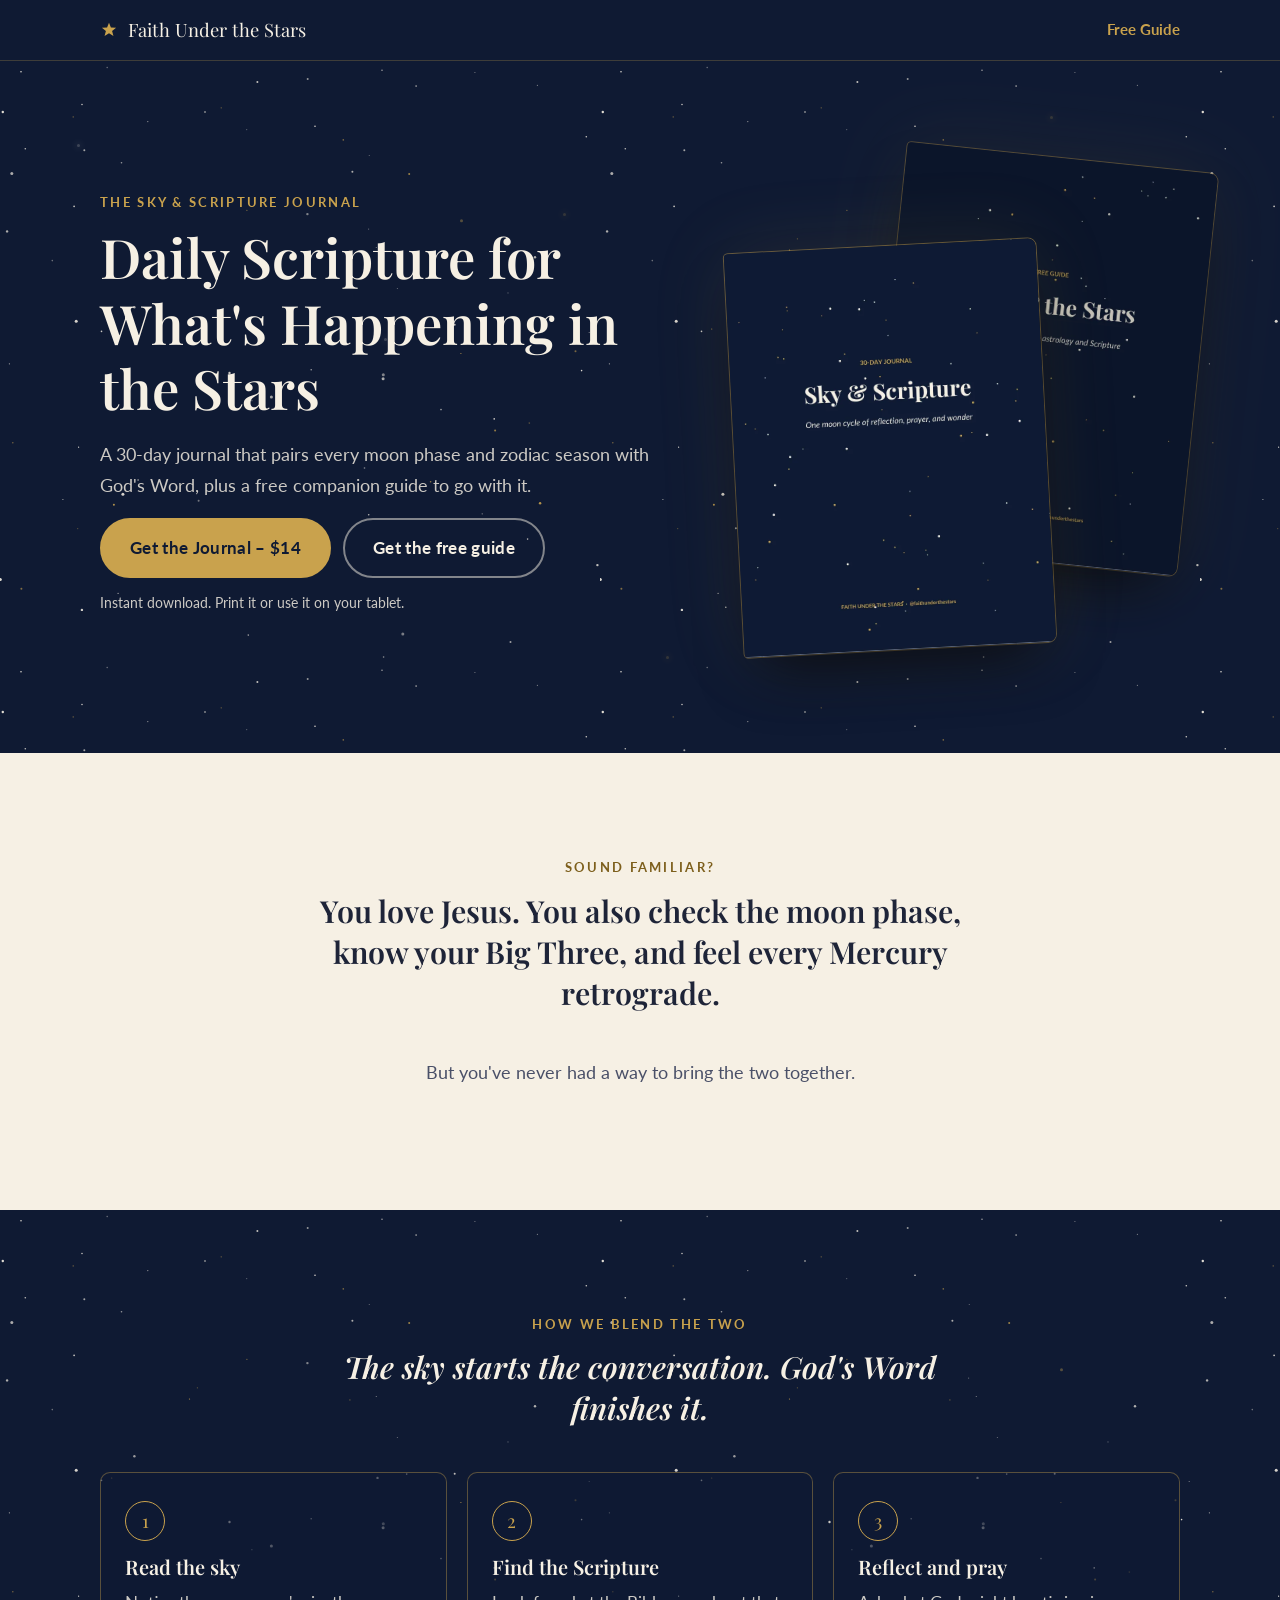
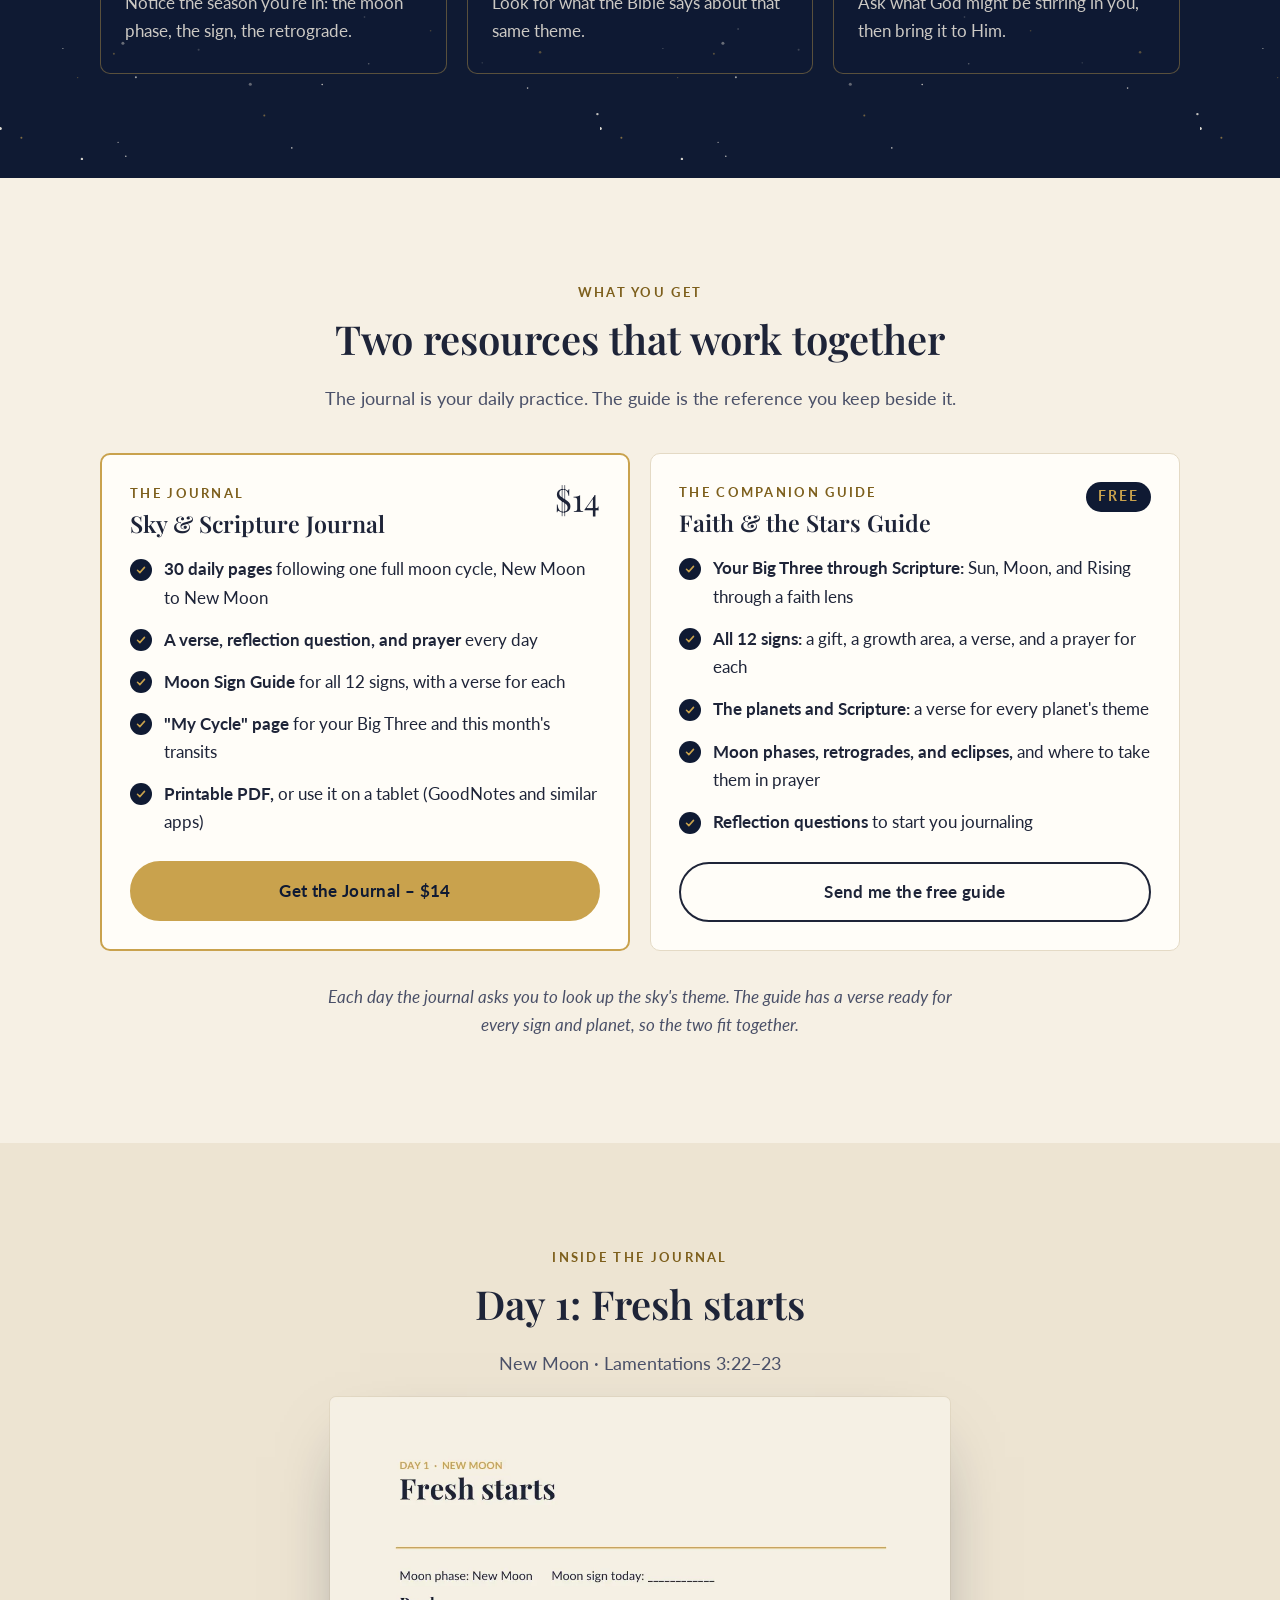
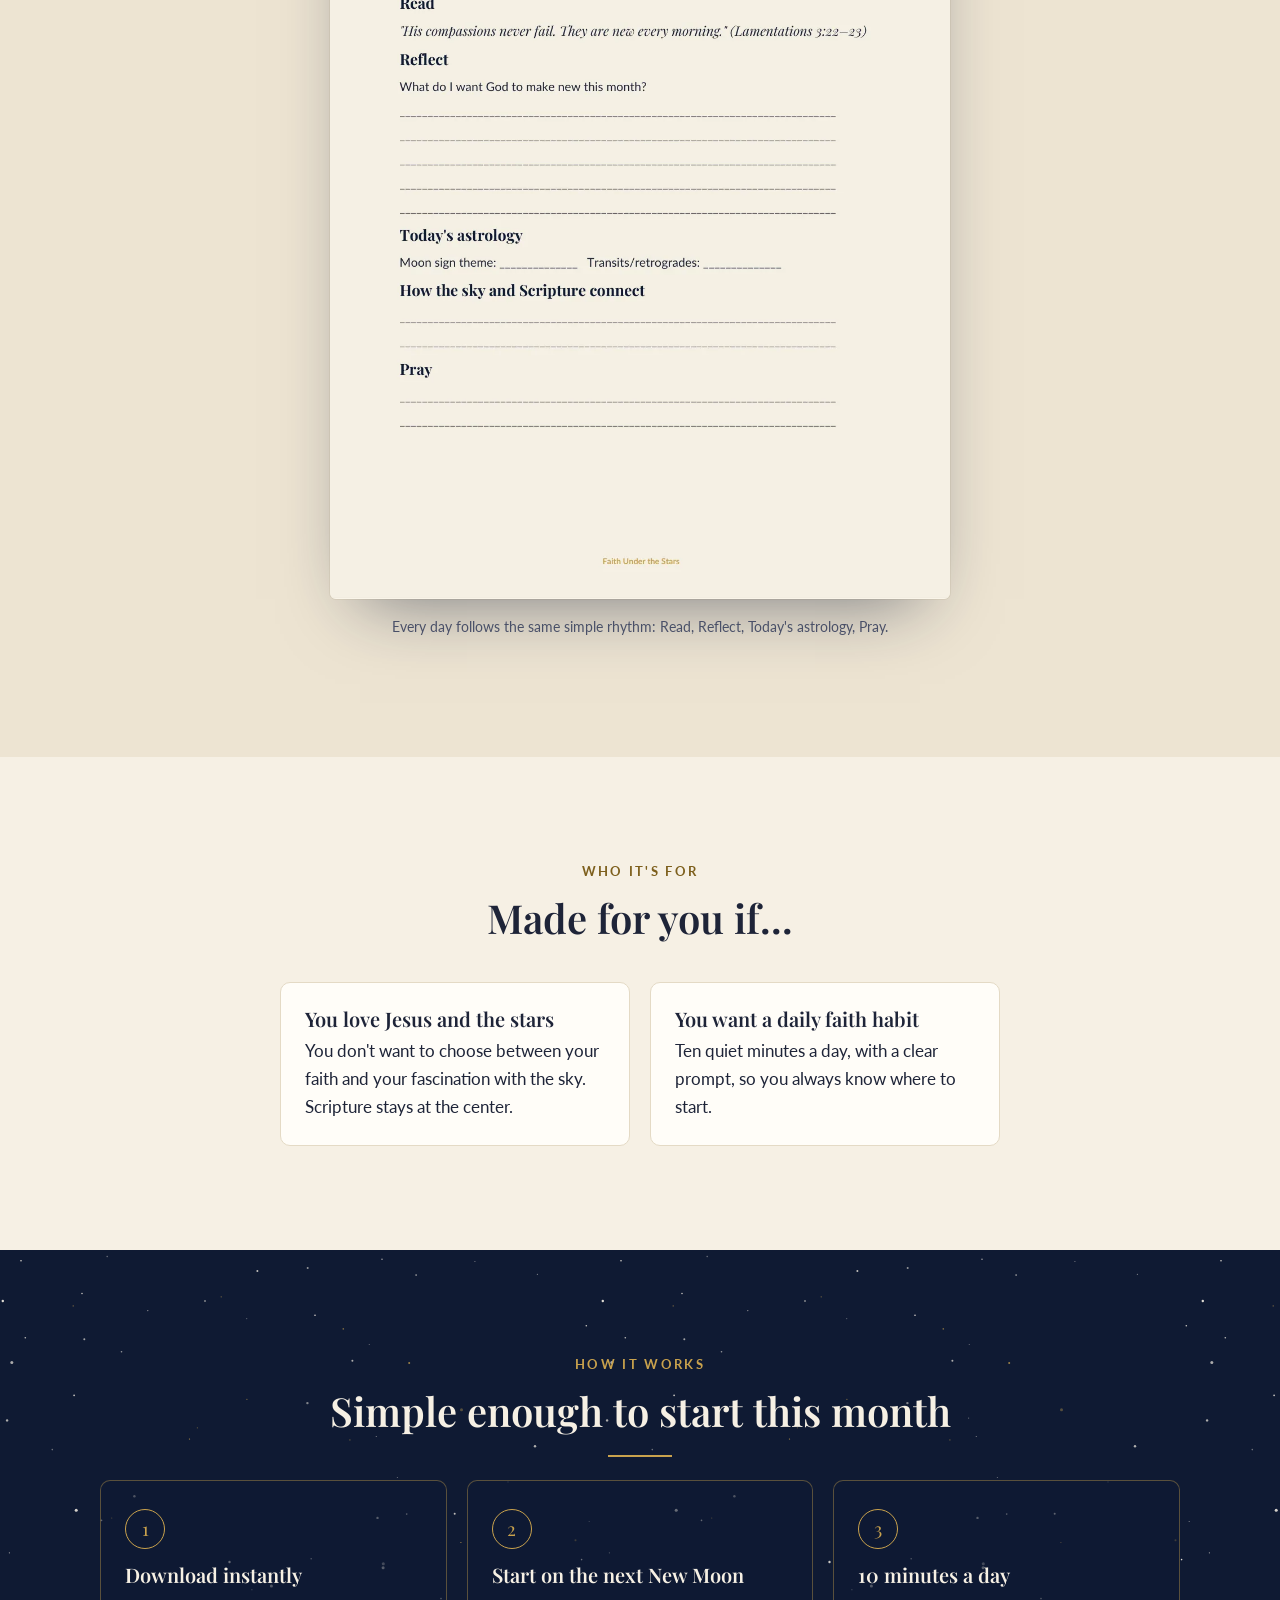
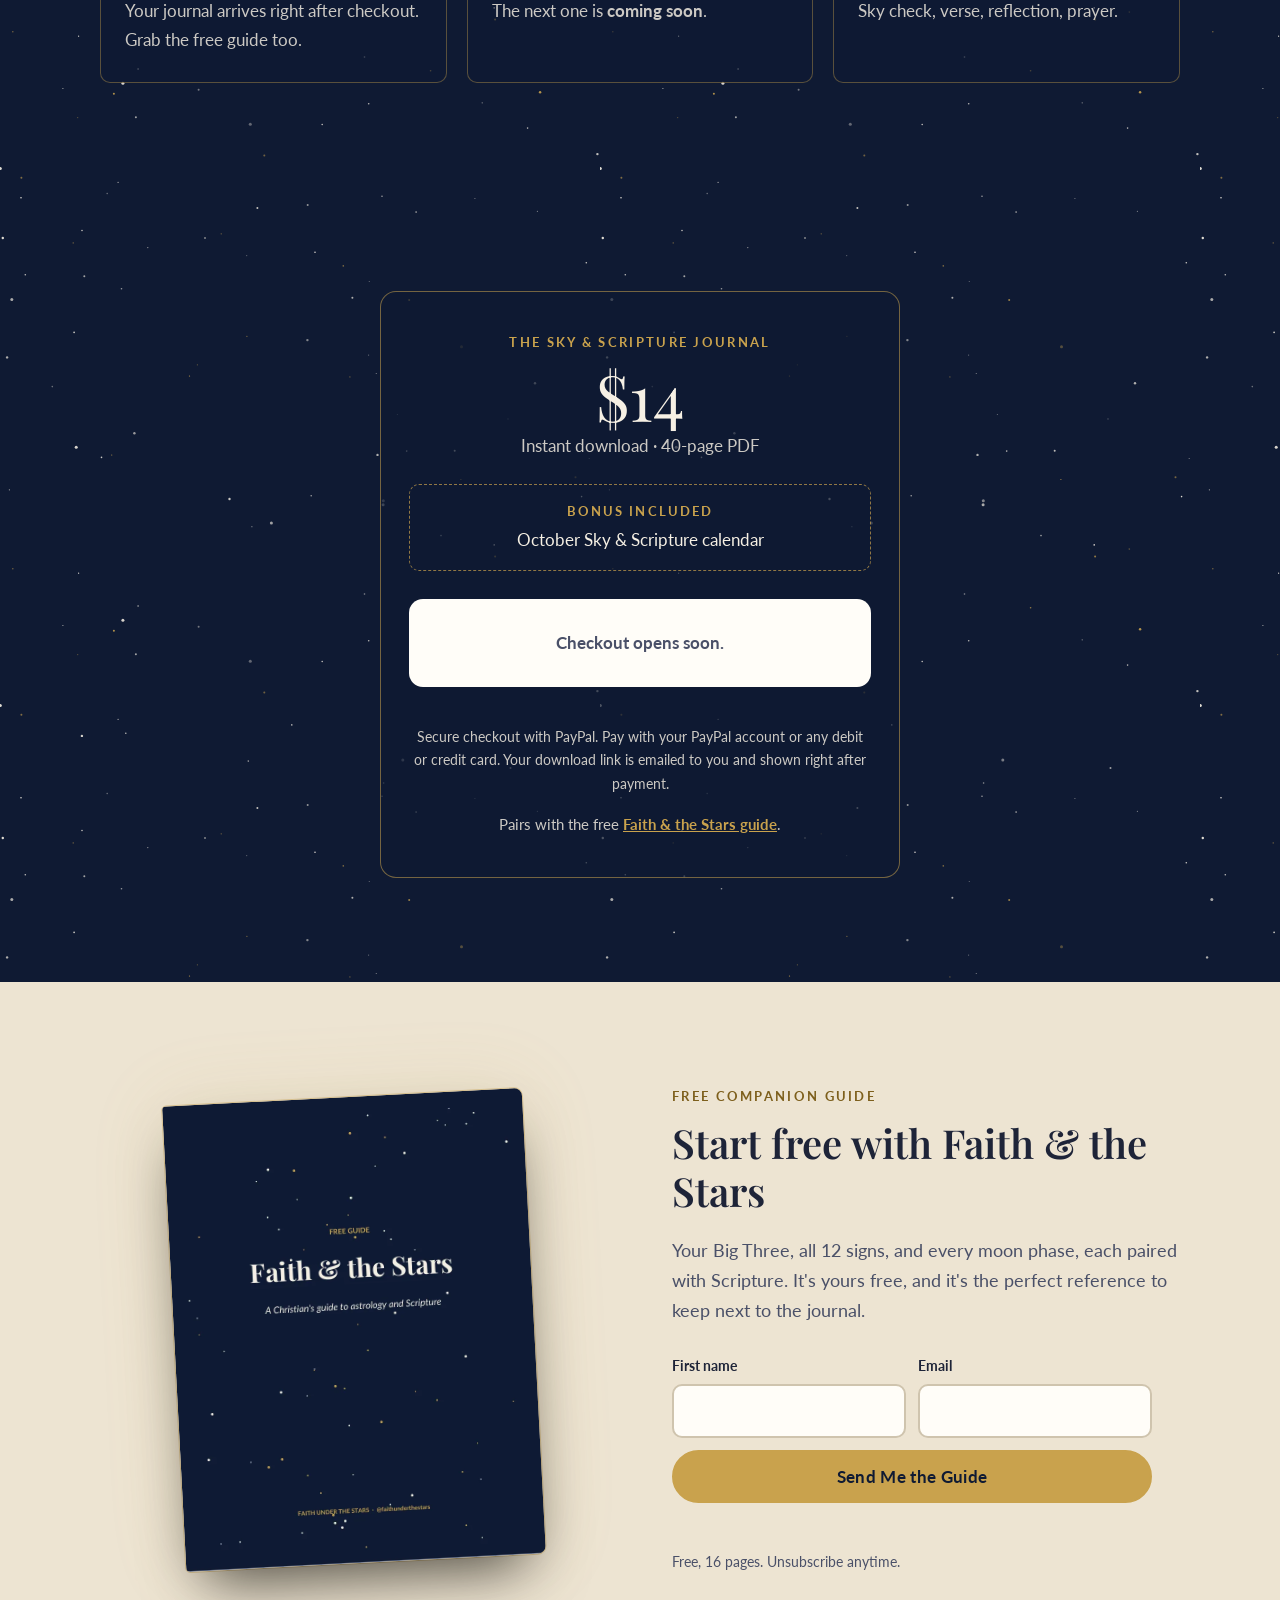
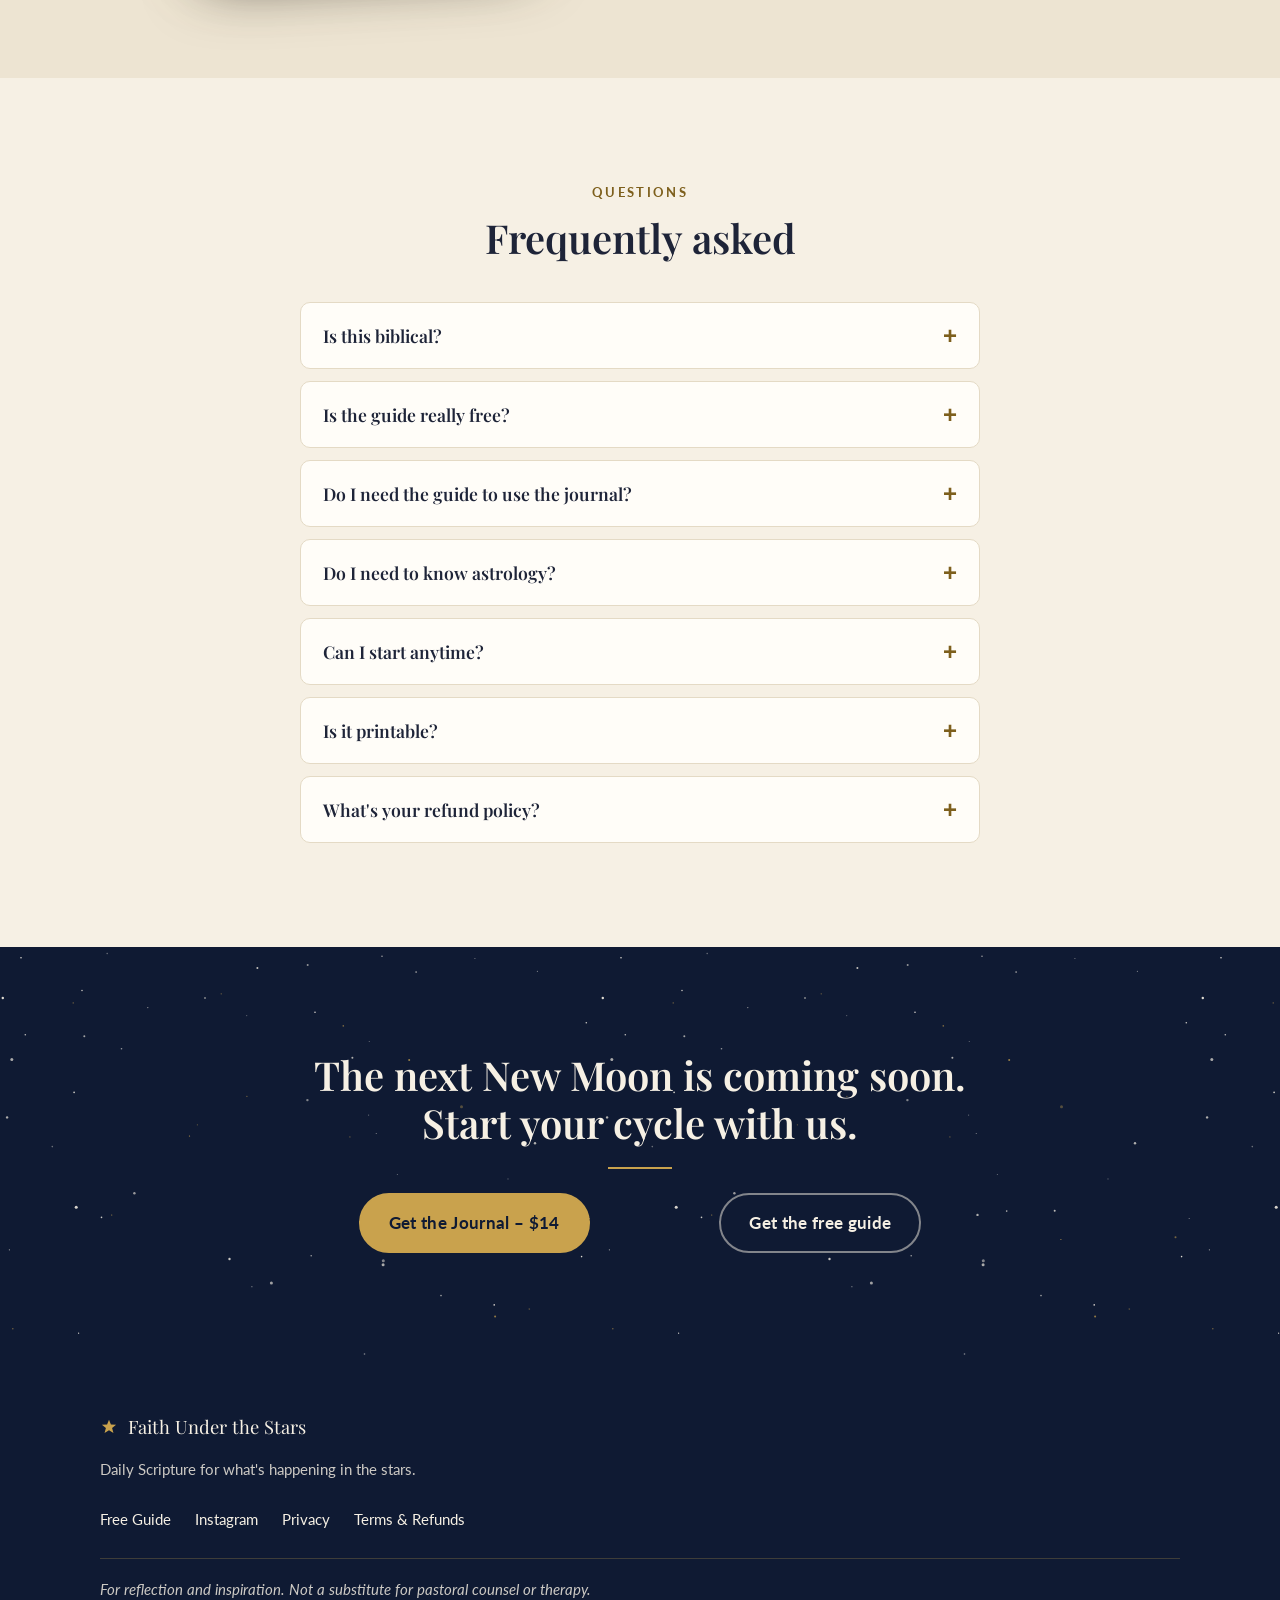
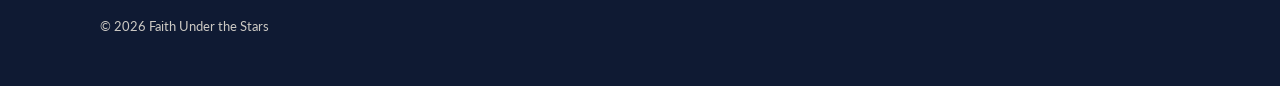
==== commit 094c8efb: "Use PayPal checkout and a Google Sheet for guide signups A Google Apps Script backend saves guide si" ====
--- a/index.html
+++ b/index.html
@@ -51,7 +51,7 @@
           <h1 id="hero-title">Daily Scripture for What's Happening in the Stars</h1>
           <p class="lede">A 30-day journal that pairs every moon phase and zodiac season with God's Word, plus a free companion guide to go with it.</p>
           <div class="hero__actions">
-            <a class="btn" href="#price" data-checkout="journal" data-sticky-hide>Get the Journal &ndash;&nbsp;<span data-price="journal">$14</span></a>
+            <a class="btn" href="#price" data-sticky-hide>Get the Journal &ndash;&nbsp;<span data-price="journal">$14</span></a>
             <a class="btn btn--ghost" href="#free-guide">Get the free guide</a>
           </div>
           <p class="form__note" style="margin-top:14px">Instant download. Print it or use it on your tablet.</p>
@@ -105,7 +105,7 @@
               <li><strong>"My Cycle" page</strong> for your Big Three and this month's transits</li>
               <li><strong>Printable PDF,</strong> or use it on a tablet (GoodNotes and similar apps)</li>
             </ul>
-            <a class="btn btn--block" href="#price" data-checkout="journal">Get the Journal &ndash;&nbsp;<span data-price="journal">$14</span></a>
+            <a class="btn btn--block" href="#price">Get the Journal &ndash;&nbsp;<span data-price="journal">$14</span></a>
           </article>
           <article class="card product" id="guide-contents">
             <div class="product__head">
@@ -197,7 +197,9 @@
             <strong>Bonus included</strong>
             <span data-cfg-text="bonus">October Sky &amp; Scripture calendar</span>
           </div>
-          <a class="btn btn--block" href="#price" data-checkout="journal" data-sticky-hide>Get the Journal &ndash;&nbsp;<span data-price="journal">$14</span></a>
+          <div class="paypal-box" data-paypal="journal" data-sticky-hide></div>
+          <p class="checkout-status" data-paypal-status role="status" aria-live="polite"></p>
+          <p class="muted" style="margin:8px 0 0;font-size:0.9rem">Secure checkout with PayPal. Pay with your PayPal account or any debit or credit card. Your download link is emailed to you and shown right after payment.</p>
           <p class="muted" style="margin:16px 0 0;font-size:0.95rem">Pairs with the free <a class="text-link" href="#free-guide">Faith &amp; the Stars guide</a>.</p>
         </div>
       </div>
@@ -222,6 +224,7 @@
               <label for="guide-email">Email</label>
               <input id="guide-email" name="email" type="email" inputmode="email" autocomplete="email" required>
             </div>
+            <div class="trap" aria-hidden="true"><label for="guide-company">Company</label><input id="guide-company" name="company" type="text" tabindex="-1" autocomplete="off"></div>
             <button class="btn btn--block" type="submit">Send Me the Guide</button>
             <p class="form__status" role="status" aria-live="polite"></p>
             <p class="form__note">Free, 16 pages. Unsubscribe anytime.</p>
@@ -244,12 +247,13 @@
             <div data-offer-active>
               <p>Get the <strong>Sky &amp; Scripture Journal</strong> to go with your guide for <span data-price="journalUpsell">$9</span>, today only.</p>
               <p class="offer__price"><s data-price="journal">$14</s> <strong data-price="journalUpsell">$9</strong></p>
-              <a class="btn" href="#price" data-checkout="upsell">Yes, I want the journal for&nbsp;<span data-price="journalUpsell">$9</span></a>
+              <div class="paypal-box" data-paypal="upsell"></div>
+              <p class="checkout-status" data-paypal-status role="status" aria-live="polite"></p>
               <p class="countdown" data-offer-countdown>This price ends tonight at midnight.</p>
             </div>
             <div data-offer-expired hidden>
               <p>This one-day price has ended, but the journal is always available.</p>
-              <a class="btn" href="#price" data-checkout="journal">Get the Journal &ndash;&nbsp;<span data-price="journal">$14</span></a>
+              <a class="btn" href="#price">Get the Journal &ndash;&nbsp;<span data-price="journal">$14</span></a>
             </div>
           </div>
         </div>
@@ -302,7 +306,7 @@
         <h2 id="final-title">The next New Moon is <span data-new-moon>Saturday, October 10</span>. Start your cycle with us.</h2>
         <hr class="rule">
         <div class="hero__actions" style="justify-content:center">
-          <a class="btn" href="#price" data-checkout="journal" data-sticky-hide>Get the Journal &ndash;&nbsp;<span data-price="journal">$14</span></a>
+          <a class="btn" href="#price" data-sticky-hide>Get the Journal &ndash;&nbsp;<span data-price="journal">$14</span></a>
           <a class="btn btn--ghost" href="#free-guide">Get the free guide</a>
         </div>
       </div>
@@ -310,7 +314,7 @@
   </main>
 
   <div class="sticky-buy">
-    <a class="btn btn--block" href="#price" data-checkout="journal">Get the Journal &ndash;&nbsp;<span data-price="journal">$14</span></a>
+    <a class="btn btn--block" href="#price">Get the Journal &ndash;&nbsp;<span data-price="journal">$14</span></a>
   </div>
 
   <footer class="site-footer">
--- a/assets/css/styles.css
+++ b/assets/css/styles.css
@@ -429,3 +429,15 @@
 .signup-success:focus { outline: none; }
 .signup-success h3 { font-size: 1.5rem; }
 [data-offer] { margin-top: 48px; }
+
+/* ---------- PayPal checkout ---------- */
+.paypal-box { min-height: 56px; margin-top: 8px; position: relative; z-index: 0; }
+.price-card .paypal-box { background: #FFFDF8; border-radius: 14px; padding: 16px 16px 4px; }
+.offer .paypal-box { max-width: 360px; }
+.checkout-status { min-height: 1.4em; margin: 8px 0 0; font-weight: 700; font-size: 0.95rem; }
+.section--navy .checkout-status { color: var(--error-on-navy); }
+.offer .checkout-status { color: var(--error); }
+.checkout-soon { margin: 0 0 12px; padding: 14px; text-align: center; color: var(--ink-soft); font-weight: 700; }
+
+/* spam trap: hidden from people, visible to bots */
+.trap { position: absolute; left: -10000px; width: 1px; height: 1px; overflow: hidden; }
